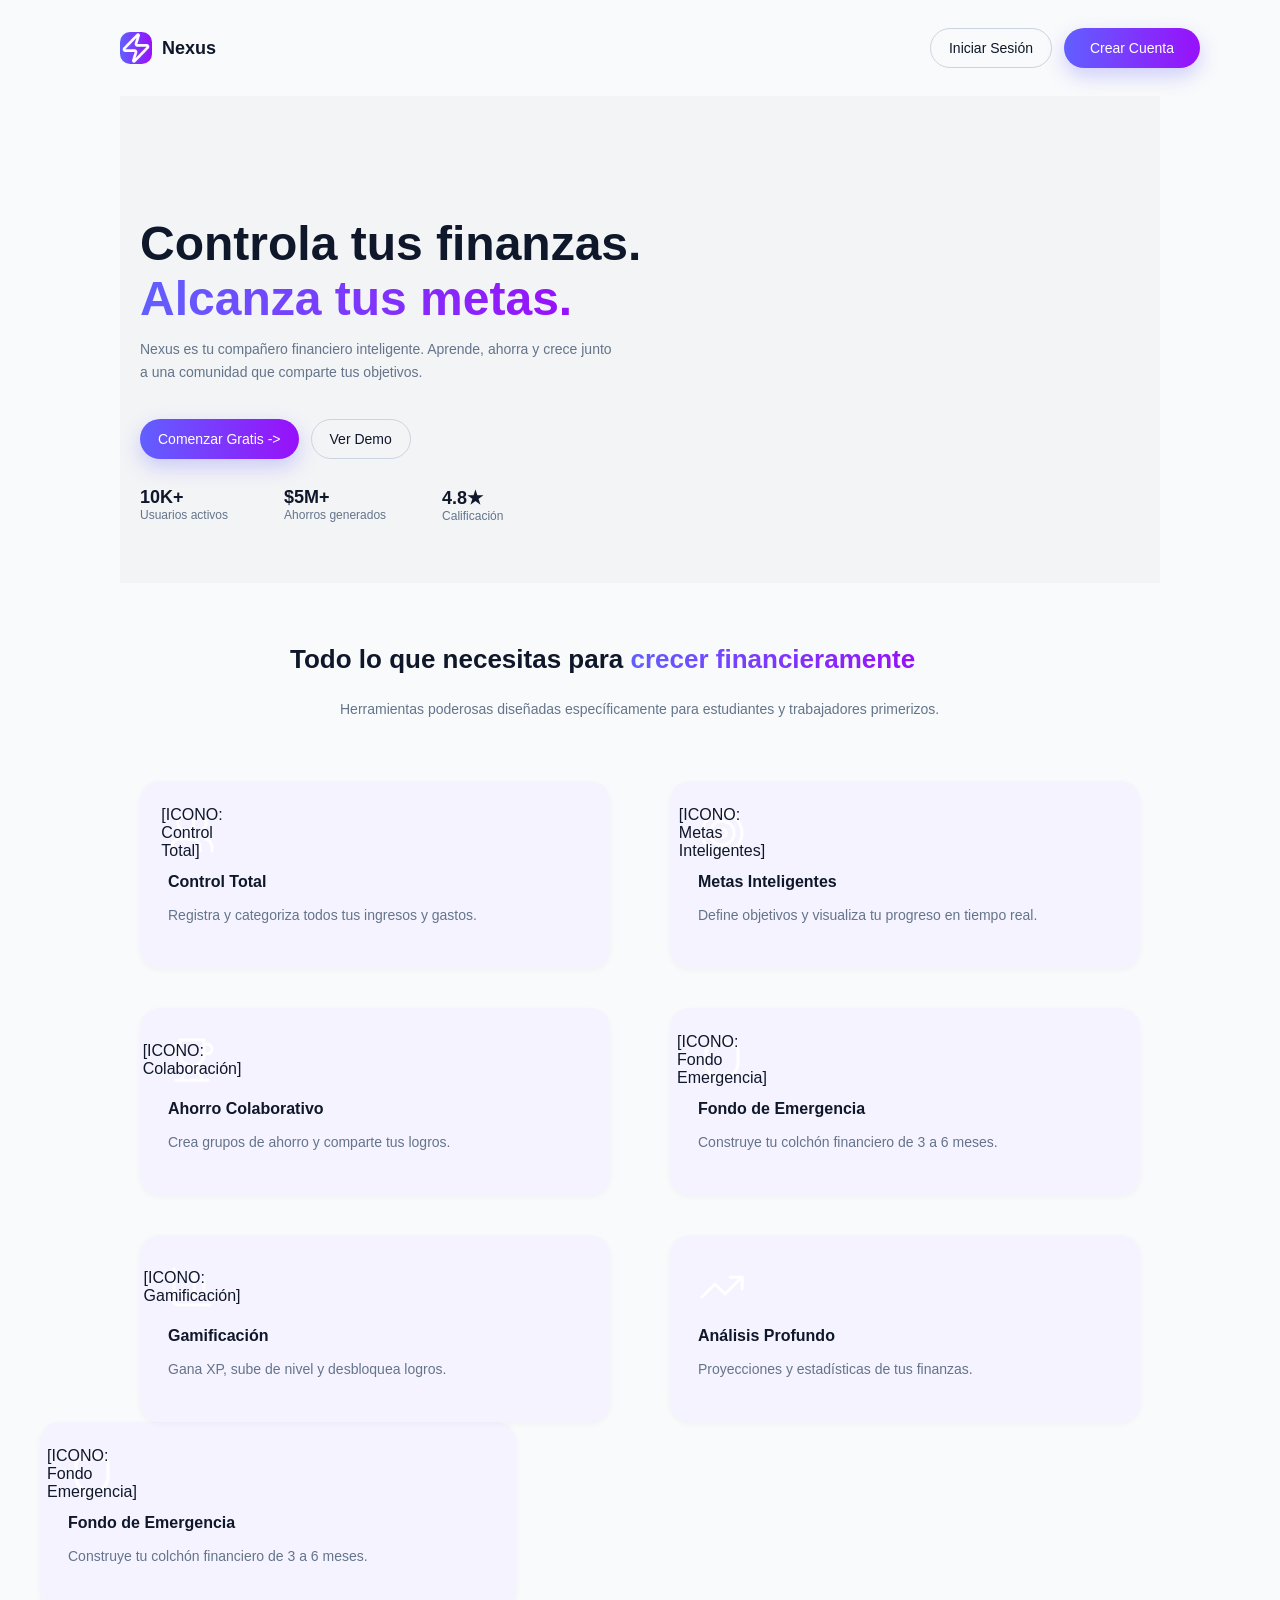
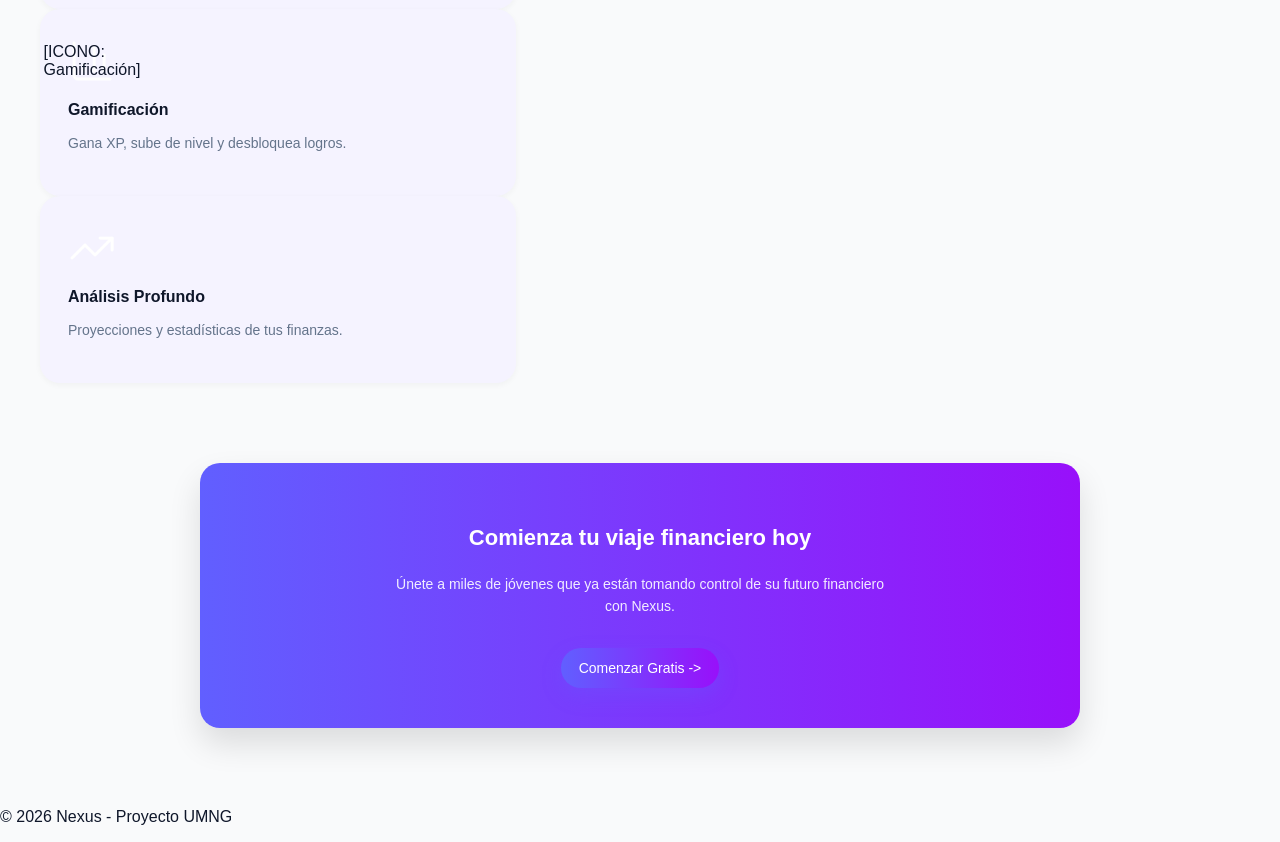
==== index.html @ 2238dbda "Se crearon las paginas de Análisis y Transacciones,se añadieron scripts para manejar la navegación e" ====
<!-- Declaración del tipo de documento: Indica que este es un archivo HTML5 -->
<!DOCTYPE html>

<!-- Etiqueta html con idioma español: Identifica que el contenido está en español -->
<html lang="es">

<head>
    <!-- Especifica el conjunto de caracteres (UTF-8) para soportar mayuscula, minúsculas, acentos, etc. -->
    <meta charset="UTF-8">
    
    <!-- Viewport: Hace que el sitio se adapte correctamente a celulares, tablets y escritorio -->
    <meta name="viewport" content="width=device-width, initial-scale=1.0">
    
    <!-- Descripción: Texto que aparece en los buscadores (Google, Bing, etc.) -->
    <meta name="description" content="Nexus - Controla tus finanzas y alcanza tus metas con herramientas inteligentes para estudiantes y trabajadores primerizos.">
    
    <!-- Palabras clave: Términos importantes para los buscadores (SEO) -->
    <meta name="keywords" content="finanzas, ahorro, metas financieras, control financiero, estudiantes, trabajadores">
    
    <!-- Autor: Crédito de quién hizo el sitio -->
    <meta name="author" content="Proyecto UMNG">
    
    <!-- Título de la página: Aparece en la pestaña del navegador -->
    <title>NEXUS - Controla tus finanzas y alcanza tus metas</title>
    
    <!-- Favicon: El icono pequeño que aparece en la pestaña del navegador -->
    <link rel="icon" href="assets/icons/favicon.ico" type="image/x-icon">

    <!-- SECCIÓN DE ESTILOS CSS -->
    
    <!-- Estilos para el layout general (estructura, grid, flexbox) -->
    <link rel="stylesheet" href="css/layout.css">
    
    <!-- Estilos para componentes reutilizables (botones, tarjetas, formularios) -->
    <link rel="stylesheet" href="css/components.css">

    <!-- Estilos específicos para login y registro de usuarios -->
    <link rel="stylesheet" href="css/auth.css">
</head>

<body class="home-page">
    <!-- Link de accesibilidad: Permite a usuarios con discapacidades saltar al contenido principal (invisible) -->
    <a href="#main-content" class="skip-link">Saltar al contenido principal</a>

    <!-- Contenedor principal de la aplicación -->
    <div class="app">
        <!-- ENCABEZADO (HEADER) -->
        <header>
            <!-- Logo y nombre de la aplicación -->
            <figure class="logo">
                <!-- Imagen del logo con dimensiones definidas para evitar problemas de carga -->
                <img src="assets/icons/Logo.png" alt="Logo de Nexus - Plataforma financiera inteligente" width="32" height="32" class="logo-img">
                <!-- Descripción del logo (accesibilidad) -->
                <figcaption class="logo-name">Nexus</figcaption>
            </figure>

            <!-- BARRA DE NAVEGACIÓN -->
            <nav class="nav" role="navigation" aria-label="Navegación principal">
                <!-- Lista de enlaces de navegación -->
                <ul class="nav-list">
                    <!-- Botón para iniciar sesión (usuarios registrados) -->
                    <li><button type="button" id="btn-login" class="btn btn-outline">Iniciar Sesión</button></li>
                    
                    <!-- Botón para crear una nueva cuenta (usuarios nuevos) -->
                    <li><button type="button" id="btn-register" class="btn btn-primary">Crear Cuenta</button></li>
                </ul>
            </nav>
        </header>

        <!-- CONTENIDO PRINCIPAL -->
        <main class="main-content" id="main-content">
            <!-- SECCIÓN HÉROE: Primera sección con mensaje principal y llamada a acción -->
            <section class="hero-section text-center">
                <!-- Título principal: El mensaje más importante de la página -->
                <h1 class="hero-main-title">
                    Controla tus finanzas.<br>
                    <!-- Parte destacada del título con estilo especial (gradiente de color) -->
                    <span class="text-gradient">Alcanza tus metas.</span>
                </h1>

                <!-- Subtítulo: Descripción breve de qué es Nexus y para quién es -->
                <p class="hero-subtitle">
                    Nexus es tu compañero financiero inteligente. Aprende, ahorra y crece junto a una comunidad
                    que comparte tus objetivos.
                </p>

                <!-- BOTONES DE ACCIÓN: Incentivan al usuario a registrarse o ver demo -->
                <div class="hero-buttons">
                    <!-- Botón lleno (primario): Llama a acción principal -->
                    <button class="btn btn-primary btn-cta">Comenzar Gratis -></button>
                    
                    <!-- Botón vacío (secundario): Opción alternativa para ver demo -->
                    <button class="btn btn-outline">Ver Demo</button>
                </div>

                <!-- BARRA DE ESTADÍSTICAS: Muestra números impresionantes para generar confianza -->
                <div class="hero-stats-bar" role="region" aria-label="Estadísticas de Nexus">
                    <!-- Estadística 1: Cantidad de usuarios -->
                    <div class="hero-stat">
                        <span class="stat-number" aria-label="Más de 10 mil usuarios activos">10K+</span>
                        <span class="stat-label">Usuarios activos</span>
                    </div>
                    
                    <!-- Estadística 2: Total de ahorros -->
                    <div class="hero-stat">
                        <span class="stat-number" aria-label="Más de 5 millones de dólares en ahorros generados">$5M+</span>
                        <span class="stat-label">Ahorros generados</span>
                    </div>
                    
                    <!-- Estadística 3: Calificación del sitio -->
                    <div class="hero-stat">
                        <span class="stat-number" aria-label="Calificación de 4.8 estrellas">4.8★</span>
                        <span class="stat-label">Calificación</span>
                    </div>
                </div>
            </section>

            <!-- SECCIÓN DE INTRODUCCIÓN: Transición de héroe a características -->
            <section class="intro-text-section text-center">
                <!-- Título secundario que resume qué ofrece Nexus -->
                <h2 class="intro-title">
                    Todo lo que necesitas para <span class="text-gradient">crecer financieramente</span>
                </h2>
                <!-- Descripción breve del valor que proporciona Nexus -->
                <p class="intro-desc">
                    Herramientas poderosas diseñadas específicamente para estudiantes y trabajadores primerizos.
                </p>
            </section>

            <!-- SECCIÓN DE CARACTERÍSTICAS: Grid de tarjetas mostrando funciones principales -->
            <section class="features-section" aria-labelledby="features-title">
                <!-- Título invisible para accesibilidad (se usa mediante aria-labelledby) -->
                <h2 id="features-title" class="sr-only">Características de Nexus</h2>

                <!-- Grid de características (contenedor que se adapta con Grid/Flexbox) -->
                <div class="features-grid" role="list">
                    <!-- TARJETA 1: Control Total -->
                    <article class="feature-card card-style" role="listitem">
                        <!-- Icono de la característica (placeholder visual) -->
                        <div class="card-icon placeholder-icon" aria-hidden="true">[ICONO: Control Total]</div>
                        <!-- Título de la característica -->
                        <h3 class="card-title">Control Total</h3>
                        <!-- Descripción breve de qué hace esta característica -->
                        <p class="card-desc">Registra y categoriza todos tus ingresos y gastos.</p>
                    </article>

                    <!-- TARJETA 2: Metas Inteligentes -->
                    <article class="feature-card card-style" role="listitem">
                        <div class="card-icon placeholder-icon" aria-hidden="true">[ICONO: Metas Inteligentes]</div>
                        <h3 class="card-title">Metas Inteligentes</h3>
                        <p class="card-desc">Define objetivos y visualiza tu progreso en tiempo real.</p>
                    </article>

                    <!-- TARJETA 3: Ahorro Colaborativo -->
                    <article class="feature-card card-style" role="listitem">
                        <div class="card-icon placeholder-icon" aria-hidden="true">[ICONO: Colaboración]</div>
                        <h3 class="card-title">Ahorro Colaborativo</h3>
                        <p class="card-desc">Crea grupos de ahorro y comparte tus logros.</p>
                    </article>

                    <!-- TARJETA 4: Fondo de Emergencia -->
                    <article class="feature-card card-style" role="listitem">
                        <div class="card-icon placeholder-icon" aria-hidden="true">[ICONO: Fondo Emergencia]</div>
                        <h3 class="card-title">Fondo de Emergencia</h3>
                        <p class="card-desc">Construye tu colchón financiero de 3 a 6 meses.</p>
                    </article>

                    <!-- TARJETA 5: Gamificación -->
                    <article class="feature-card card-style" role="listitem">
                        <div class="card-icon placeholder-icon" aria-hidden="true">[ICONO: Gamificación]</div>
                        <h3 class="card-title">Gamificación</h3>
                        <p class="card-desc">Gana XP, sube de nivel y desbloquea logros.</p>
                    </article>

                    <!-- TARJETA 6: Análisis Profundo -->
                    <article class="feature-card card-style" role="listitem">
                        <div class="card-icon" aria-hidden="true"></div>
                        <h3 class="card-title">Análisis Profundo</h3>
                        <p class="card-desc">Proyecciones y estadísticas de tus finanzas.</p>
                    </article>
                </div>
            </section>
                    </article>

                    <article class="feature-card card-style" role="listitem">
                        <div class="card-icon placeholder-icon" aria-hidden="true">[ICONO: Fondo Emergencia]</div>
                        <h3 class="card-title">Fondo de Emergencia</h3>
                        <p class="card-desc">Construye tu colchón financiero de 3 a 6 meses.</p>
                    </article>

                    <article class="feature-card card-style" role="listitem">
                        <div class="card-icon placeholder-icon" aria-hidden="true">[ICONO: Gamificación]</div>
                        <h3 class="card-title">Gamificación</h3>
                        <p class="card-desc">Gana XP, sube de nivel y desbloquea logros.</p>
                    </article>

                    <article class="feature-card card-style" role="listitem">
                        <div class="card-icon" aria-hidden="true"></div>
                        <h3 class="card-title">Análisis Profundo</h3>
                        <p class="card-desc">Proyecciones y estadísticas de tus finanzas.</p>
                    </article>
                </div>
            </section>

            <!-- SECCIÓN DE LLAMADA A ACCIÓN FINAL: Último incentivo para que se registren -->
            <section class="final-cta-section text-center">
                <!-- Banner con gradiente visual que destaca -->
                <div class="gradient-banner">
                    <!-- Título: Refuerza el mensaje de acción -->
                    <h3 class="banner-title">Comienza tu viaje financiero hoy</h3>
                    <!-- Descripción: Crea urgencia y apoyo comunitario -->
                    <p class="banner-desc">
                        Únete a miles de jóvenes que ya están tomando control de su futuro financiero con Nexus.
                    </p>
                    <!-- Botón de registro final -->
                    <button class="btn btn-primary btn-cta">Comenzar Gratis -></button>
                </div>
            </section>
        </main>

        <!-- PIE DE PÁGINA (FOOTER) -->
        <footer class="footer">
            <!-- Información de derechos de autor -->
            <p>&copy; 2026 Nexus - Proyecto UMNG</p>
        </footer>
    </div>

    <!-- MODAL DE AUTENTICACIÓN: Ventana emergente para login y registro -->
    <div id="auth-modal" class="modal" role="dialog" aria-labelledby="modal-title" aria-modal="true" aria-hidden="true">
        <!-- Fondo oscuro detrás del modal (permite cerrar al hacer click) -->
        <div class="modal-backdrop" id="modal-backdrop"></div>

        <!-- CONTENEDOR PRINCIPAL DEL MODAL -->
        <div class="modal-content">
            <!-- Botón para cerrar el modal -->
            <button type="button" class="modal-close" id="modal-close" aria-label="Cerrar modal">
                <!-- Símbolo 'X' para cerrar -->
                <span aria-hidden="true">&times;</span>
            </button>

            <!-- ============================================ -->
            <!-- FORMULARIO 1: LOGIN (INICIAR SESIÓN) -->
            <!-- ============================================ -->
            <div id="login-form" class="auth-form active">
                <!-- Encabezado del formulario -->
                <div class="modal-header">
                    <h2 id="modal-title" class="modal-title">Iniciar Sesión</h2>
                    <p class="modal-subtitle">Bienvenido de vuelta a Nexus</p>
                </div>

                <!-- Formulario de login -->
                <form class="auth-form-content" id="login-form-element" novalidate>
                    <!-- Campo 1: Email -->
                    <div class="form-group">
                        <label for="login-email" class="form-label">Correo electrónico</label>
                        <input type="email" id="login-email" name="email" class="form-input" required autocomplete="email">
                    </div>

                    <!-- Campo 2: Contraseña -->
                    <div class="form-group">
                        <label for="login-password" class="form-label">Contraseña</label>
                        <input type="password" id="login-password" name="password" class="form-input" required autocomplete="current-password">
                    </div>

                    <!-- Botón de envío del formulario -->
                    <button type="submit" class="btn btn-primary">Iniciar Sesión</button>

                    <!-- Enlace para cambiar a formulario de registro -->
                    <p class="form-footer">
                        ¿No tienes cuenta?
                        <button type="button" class="link-btn" data-switch-form="register">Regístrate aquí</button>
                    </p>
                </form>
            </div>

            <!-- ============================================ -->
            <!-- FORMULARIO 2: REGISTRO (CREAR CUENTA) -->
            <!-- ============================================ -->
            <div id="register-form" class="auth-form">
                <!-- Encabezado del formulario -->
                <div class="modal-header">
                    <h2 class="modal-title">Crear cuenta en Nexus</h2>
                    <p class="modal-subtitle">Configura tu perfil en 3 pasos</p>
                </div>

                <!-- INDICADOR DE PASOS: Muestra el progreso del registro (1/2/3) -->
                <div class="progress-steps">
                    <!-- Paso 1: Información de cuenta (inicio - activo por defecto) -->
                    <div class="progress-step active" data-step="1">
                        <div class="step-circle">1</div>
                        <span class="step-label">Cuenta</span>
                    </div>

                    <!-- Paso 2: Ingresos -->
                    <div class="progress-step" data-step="2">
                        <div class="step-circle">2</div>
                        <span class="step-label">Ingresos</span>
                    </div>

                    <!-- Paso 3: Perfil -->
                    <div class="progress-step" data-step="3">
                        <div class="step-circle">3</div>
                        <span class="step-label">Perfil</span>
                    </div>
                </div>
                <!-- ============ PASO 1: INFORMACIÓN BÁSICA ============ -->
                <div class="register-step register-step-1 active">
                    <div class="step-header">
                        <h3 class="step-section-title">Información básica</h3>
                    </div>

                    <!-- Formulario del paso 1 -->
                    <form class="auth-form-content" id="register-form-element" novalidate>
                        <!-- Campo: Nombre completo -->
                        <div class="form-group">
                            <label for="register-name" class="form-label">Nombre completo</label>
                            <input type="text" id="register-name" name="name" class="form-input" placeholder="Juan Pérez" required autocomplete="name">
                        </div>

                        <!-- Campo: Email para registro -->
                        <div class="form-group">
                            <label for="register-email" class="form-label">Correo electrónico</label>
                            <input type="email" id="register-email" name="email" class="form-input" placeholder="tujemail@com" required autocomplete="email">
                        </div>

                        <!-- Campo: Contraseña (mín. 8 caracteres) -->
                        <div class="form-group">
                            <label for="register-password" class="form-label">Contraseña</label>
                            <input type="password" id="register-password" name="password" class="form-input" required autocomplete="new-password" minlength="8">
                        </div>

                        <!-- Campo: Confirmación de contraseña -->
                        <div class="form-group">
                            <label for="register-password-confirm" class="form-label">Confirmar Contraseña</label>
                            <input type="password" id="register-password-confirm" name="password-confirm" class="form-input" required autocomplete="new-password" minlength="8">
                        </div>

                        <!-- Botones de acción: Siguiente o volver -->
                        <div class="form-actions">
                            <button type="button" class="btn btn-primary" id="register-next">Iniciar sesión →</button>
                        </div>

                        <!-- Enlace para cambiar a login -->
                        <p class="form-footer">
                            ¿Ya tienes cuenta?
                            <button type="button" class="link-btn" data-switch-form="login">Inicia sesión</button>
                        </p>

                        <!-- Enlace para volver al inicio -->
                        <p class="form-footer-secondary">
                            <button type="button" class="link-btn">+ Volver al inicio</button>
                        </p>
                    </form>
                </div>

                <!-- ============ PASO 2: INGRESOS ============ -->
                <div class="register-step register-step-2">
                    <div class="step-header">
                        <h3 class="step-section-title">Ingresos</h3>
                    </div>

                    <!-- Formulario del paso 2 -->
                    <form class="auth-form-content" id="register-income-form" novalidate>
                        <!-- Campo: Frecuencia de ingresos (radio buttons) -->
                        <div class="form-group">
                            <label class="form-label">Frecuencia de ingresos</label>

                            <!-- Grupo de opciones de ingreso -->
                            <div class="income-frequency-group">
                                <!-- Opción 1: Ingresos mensuales -->
                                <label class="frequency-option">
                                    <input type="radio" name="frequency" value="monthly" required>
                                    <span class="frequency-icon">📅</span>
                                    <span class="frequency-label">Mensual</span>
                                </label>

                                <!-- Opción 2: Ingresos quincenales (cada 15 días) -->
                                <label class="frequency-option">
                                    <input type="radio" name="frequency" value="biweekly" required>
                                    <span class="frequency-icon">📅</span>
                                    <span class="frequency-label">Quincenal</span>
                                </label>

                                <!-- Opción 3: Ingresos semanales -->
                                <label class="frequency-option">
                                    <input type="radio" name="frequency" value="weekly" required>
                                    <span class="frequency-icon">📅</span>
                                    <span class="frequency-label">Semanal</span>
                                </label>
                            </div>
                        </div>

                        <!-- Campo: Monto de ingreso estimado -->
                        <div class="form-group">
                            <label for="register-income" class="form-label">Monto estimado de ingreso base</label>

                            <!-- Grupo de entrada con símbolo de moneda -->
                            <div class="currency-input-group">
                                <span class="currency-symbol">$</span>
                                <input type="number" id="register-income" name="income" class="form-input currency-input" placeholder="0.00" step="0.01" min="0" required>
                            </div>
                        </div>

                        <!-- Botones de acción: Atrás o Siguiente -->
                        <div class="form-actions">
                            <button type="button" class="btn btn-outline" id="register-prev">Atrás</button>
                            <button type="button" class="btn btn-primary" id="register-next-step2">Siguiente</button>
                        </div>
                    </form>
                </div>
            </div>
        </div>
    </div>

    <!-- SCRIPTS JAVASCRIPT -->
    
    <!-- Script de autenticación: Maneja el login, registro y funcionalidad del modal -->
    <script src="js/auth.js"></script>
    
    <!-- Script de navegación: Maneja navegación entre formularios y cambio de moneda -->
    <script src="js/navigation.js"></script>
</body>

</html>
---- css/components.css ----
/* Variables */
:root {
  --color-primary: #615FFF;
  --color-accent: #9810FA;
  --color-text: #0F172A;
  --color-text-light: #64748B;
  --color-bg: #F9FAFB;
  --color-bg-soft: #F3F4F6;
  --gradient-primary: linear-gradient(90deg, #615FFF, #9810FA);
  --font-family: 'Inter', sans-serif;
  --radius-md: 12px;
  --radius-lg: 20px;
  --shadow-sm: 0 2px 6px rgba(0,0,0,0.04);
  --shadow-md: 0 6px 16px rgba(0,0,0,0.08);
  --shadow-lg: 0 16px 32px rgba(0,0,0,0.12);
}

/* Base */
.app {
  max-width: 1200px;
  margin: 0 auto;
}

body {
  font-family: var(--font-family);
  background: var(--color-bg);
  color: var(--color-text);
  margin: 0;
}

/* Accesibilidad */
.skip-link {
  position: absolute;
  top: -40px;
  left: 6px;
  background: var(--color-primary);
  color: white;
  padding: 8px;
  text-decoration: none;
  border-radius: var(--radius-md);
  z-index: 1000;
}

.skip-link:focus {
  top: 6px;
}

.sr-only {
  position: absolute;
  width: 1px;
  height: 1px;
  padding: 0;
  margin: -1px;
  overflow: hidden;
  clip: rect(0, 0, 0, 0);
  white-space: nowrap;
  border: 0;
}

/* Header */
.header {
  background: var(--color-bg-soft);
}

header {
  padding: 16px 40px;
  display: flex;
  justify-content: space-between;
  align-items: center;
}

/* Logo */
.logo {
  display: flex;
  align-items: center;
  gap: 10px;
}

.logo-img {
  width: 32px;
  height: 32px;
  border-radius: 10px;
  background: url("../assets/Logo.png") center/60% no-repeat, var(--gradient-primary);
}

.logo-name {
  font-weight: 600;
  font-size: 18px;
}

/* Navegacion */
.nav-list {
  display: flex;
  align-items: center;
  gap: 12px;
  list-style: none;
  margin: 0;
  padding: 0;
}

/* Botones */
.btn {
  border: none;
  border-radius: 999px;
  font-weight: 500;
  font-size: 14px;
  font-family: var(--font-family);
  cursor: pointer;
  line-height: 1;
  appearance: none;
  -webkit-appearance: none;
  padding: 0;
}

.btn-primary {
  background: var(--gradient-primary);
  color: white;
  box-shadow: 0 8px 20px rgba(97, 95, 255, 0.28);
  min-width: 136px;
  height: 40px;
  padding: 0 18px;
  display: inline-flex;
  align-items: center;
  justify-content: center;
}

.btn-outline {
  background: transparent;
  color: #0F172A;
  border: 1px solid #CBD5E1;
  box-shadow: none;
  min-width: 98px;
  height: 40px;
  padding: 0 18px;
  display: inline-flex;
  align-items: center;
  justify-content: center;
}

/* Hero */
.hero-section {
  background: var(--color-bg-soft);
  padding: 80px 20px 60px;
  max-width: 1000px;
  margin: 0 auto;
}

.hero-main-title {
  font-size: 48px;
  font-weight: 700;
  line-height: 1.15;
  margin-bottom: 12px;
}

.text-gradient {
  background: var(--gradient-primary);
  background-clip: text;
  -webkit-background-clip: text;
  -webkit-text-fill-color: transparent;
}

.hero-subtitle {
  color: #64748B;
  font-size: 14px;
  line-height: 1.6;
  max-width: 480px;
  margin-top: 8px;
}

/* Botones del hero */
.hero-buttons {
  margin-top: 20px;
  display: flex;
  gap: 12px;
  align-items: flex-end;
}

/* Estadisticas */
.hero-stats-bar {
  margin-top: 28px;
  display: flex;
  gap: 56px;
}

.hero-stat {
  display: flex;
  flex-direction: column;
}

.stat-number {
  font-weight: 700;
  font-size: 18px;
}

.stat-label {
  font-size: 12px;
  color: #64748B;
}

/* Secciones */
.intro-text-section,
.features-section,
.final-cta-section {
  max-width: 1000px;
  margin: 0 auto;
}

/* Intro */
.intro-title {
  font-size: 26px;
  font-weight: 600;
  line-height: 1.3;
  margin-top: 60px;
  max-width: 700px;
  margin-left: auto;
  margin-right: auto;
}

.intro-desc {
  color: #64748B;
  font-size: 14px;
  line-height: 1.6;
  max-width: 600px;
  margin: 10px auto 0;
}

/* Grid de cards */
.features-grid {
  display: grid;
  grid-template-columns: repeat(2, 1fr);
  gap: 40px 60px;
  margin-top: 60px;
}

/* Cards */
.feature-card {
  max-width: 420px;
}

.card-style {
  background: #F5F3FF;
  border-radius: var(--radius-lg);
  box-shadow: var(--shadow-sm);
  transition: 0.25s ease;
  padding: 28px;
}

.card-style:hover {
  transform: translateY(-4px);
  box-shadow: var(--shadow-md);
}

/* Iconos */
.card-icon {
  width: 48px;
  height: 48px;
  margin-bottom: 14px;
  display: flex;
  align-items: center;
  justify-content: center;
  border-radius: 12px;
}

.feature-card:nth-child(1) .card-icon {
  background: url("../assets/icons/Personas.png") center/contain no-repeat;
}

.feature-card:nth-child(2) .card-icon {
  background: url("../assets/icons/Circulo.png") center/contain no-repeat;
}

.feature-card:nth-child(3) .card-icon {
  background: url("../assets/icons/Corona.png") center/contain no-repeat;
}

.feature-card:nth-child(4) .card-icon {
  background: url("../assets/icons/Escudo.png") center/contain no-repeat;
}

.feature-card:nth-child(5) .card-icon {
  background: url("../assets/icons/Estadisticas.png") center/contain no-repeat;
}

.feature-card:nth-child(6) .card-icon {
  background: url("../assets/icons/Flecha.png") center/contain no-repeat;
}

/* Textos de cards */
.card-title {
  font-weight: 600;
  font-size: 16px;
  margin-bottom: 6px;
}

.card-desc {
  font-size: 14px;
  color: var(--color-text-light);
  line-height: 1.5;
}

/* Banner final */
.gradient-banner {
  max-width: 800px;
  margin: 80px auto;
  padding: 40px;
  text-align: center;
  border-radius: var(--radius-lg);
  background: var(--gradient-primary);
  color: white;
  box-shadow: var(--shadow-lg);
}

.banner-title {
  font-weight: 600;
  font-size: 22px;
}

.banner-desc {
  font-size: 14px;
  line-height: 1.6;
  opacity: 0.9;
  margin-top: 8px;
  max-width: 500px;
  margin-left: auto;
  margin-right: auto;
}

.btn-cta {
  margin-top: 16px;
}

/* Modal */
.modal {
  display: none;
}

.modal.active {
  display: flex;
}

/* Formularios */
.auth-form {
  display: none;
}

.auth-form.active {
  display: block;
}

.register-step {
  display: none;
}

.register-step.active {
  display: block;
}

.form-actions {
  display: flex;
  justify-content: space-between;
  gap: 0.75rem;
  margin-top: 1rem;
}

.checkbox-label {
  display: flex;
  align-items: center;
  gap: 0.5rem;
}
---- css/auth.css ----
/* Modal */
.modal {
  position: fixed;
  inset: 0;
  display: none;
  align-items: center;
  justify-content: center;
  z-index: 1000;
}

.modal.active {
  display: flex;
}

/* Fondo */
.modal-backdrop {
  position: absolute;
  inset: 0;
  background: rgba(15, 23, 42, 0.22);
  backdrop-filter: blur(3px);
}

/* Caja principal */
.modal-content {
  position: relative;
  z-index: 2;
  width: 100%;
  max-width: 620px;
  margin: 24px;
  padding: 26px 34px 26px;
  background: #f8f8fa;
  border-radius: 28px;
  box-shadow: 0 18px 45px rgba(15, 23, 42, 0.14);
}

/* Cerrar */
.modal-close {
  position: absolute;
  top: 18px;
  left: 18px;
  width: 40px;
  height: 40px;
  border: 1px solid #d7d9df;
  border-radius: 12px;
  background: #ffffff;
  color: #111827;
  font-size: 22px;
  line-height: 1;
  cursor: pointer;
}

/* Header */
.modal-header {
  text-align: center;
  margin-bottom: 22px;
  padding-top: 8px;
}

.modal-title {
  margin: 0;
  font-size: 30px;
  font-weight: 700;
  color: #111827;
}

.modal-subtitle {
  margin: 12px 0 0;
  font-size: 15px;
  color: #374151;
}

/* Formularios */
.auth-form {
  display: none;
}

.auth-form.active {
  display: block;
}

/* Login */
#login-form .auth-form-content {
  max-width: 540px;
  margin: 0 auto;
}

#login-form .form-group {
  margin-bottom: 18px;
}

#login-form .btn.btn-primary {
  display: block;
  width: 170px;
  height: 50px;
  margin: 18px auto 0;
  border: none;
  border-radius: 999px;
  background: linear-gradient(90deg, #615fff, #9810fa);
  color: #ffffff;
  font-size: 15px;
  font-weight: 600;
  box-shadow: 0 10px 24px rgba(97, 95, 255, 0.25);
}

/* Registro */
#register-form {
  max-width: 520px;
  margin: 0 auto;
}

/* Pasos */
.progress-steps {
  display: flex;
  justify-content: space-between;
  align-items: flex-start;
  gap: 0;
  margin: 10px 0 24px;
}

.progress-step {
  flex: 1;
  position: relative;
  text-align: center;
}

.progress-step::before {
  content: "";
  position: absolute;
  top: 11px;
  left: -50%;
  width: 100%;
  height: 2px;
  background: #e5e7eb;
  z-index: 0;
}

.progress-step:first-child::before {
  display: none;
}

.progress-step.active::before {
  background: #111827;
}

.step-circle {
  position: relative;
  z-index: 1;
  width: 22px;
  height: 22px;
  margin: 0 auto 6px;
  border-radius: 50%;
  background: #e5e7eb;
  color: #6b7280;
  font-size: 10px;
  font-weight: 700;
  display: flex;
  align-items: center;
  justify-content: center;
}

.progress-step.active .step-circle {
  background: #000000;
  color: #ffffff;
}

.step-label {
  display: block;
  font-size: 10px;
  color: #9ca3af;
  line-height: 1.2;
}

.progress-step.active .step-label {
  color: #111827;
}

/* Contenido de cada paso */
.register-step {
  display: none;
}

.register-step.active {
  display: block;
}

.step-header {
  margin-bottom: 14px;
}

.step-section-title {
  margin: 0;
  font-size: 22px;
  font-weight: 700;
  color: #111827;
}

/* Tarjeta interna */
.register-step .auth-form-content {
  padding: 22px;
  background: #ffffff;
  border: 1px solid #e5e7eb;
  border-radius: 16px;
  box-shadow: 0 6px 18px rgba(15, 23, 42, 0.08);
  text-align: left;
}

/* Grupos */
.form-group {
  margin-bottom: 16px;
}

/* Labels */
.form-label {
  display: block;
  margin-bottom: 8px;
  font-size: 12px;
  font-weight: 500;
  color: #374151;
  text-align: left;
}

/* Inputs */
.form-input {
  width: 100%;
  height: 42px;
  padding: 0 14px;
  border: 1px solid #dfe3ea;
  border-radius: 10px;
  background: #ffffff;
  font-size: 13px;
  color: #111827;
  box-sizing: border-box;
}

.form-input::placeholder {
  color: #9ca3af;
}

.form-input:focus {
  outline: none;
  border-color: #c4b5fd;
  box-shadow: 0 0 0 3px rgba(124, 58, 237, 0.12);
}

/* Footer */
.form-footer {
  margin: 16px 0 0;
  text-align: center;
  font-size: 12px;
  color: #6b7280;
}

.form-footer-secondary {
  margin: 10px 0 0;
  text-align: center;
  font-size: 11px;
}

/* Links */
.link-btn {
  border: none;
  background: transparent;
  padding: 0;
  color: #111827;
  font-size: 12px;
  font-weight: 600;
  cursor: pointer;
  text-decoration: underline;
}

/* Acciones */
.form-actions {
  display: flex;
  justify-content: center;
  gap: 12px;
  margin-top: 18px;
}

/* Boton principal negro del registro */
#register-next,
#register-next-step2 {
  min-width: 112px;
  height: 34px;
  padding: 0 18px;
  border: none;
  border-radius: 18px;
  background: #000000;
  color: #ffffff;
  font-size: 11px;
  font-weight: 600;
  cursor: pointer;
}

/* Boton atras */
#register-prev {
  min-width: 90px;
  height: 34px;
  padding: 0 18px;
  border: 1px solid #111827;
  border-radius: 18px;
  background: #ffffff;
  color: #111827;
  font-size: 11px;
  font-weight: 600;
  cursor: pointer;
}

/* Paso 1: boton ancho */
.register-step-1 #register-next {
  width: 100%;
  height: 46px;
  border-radius: 10px;
  font-size: 13px;
}

/* Paso 2: frecuencia */
.income-frequency-group {
  display: grid;
  grid-template-columns: repeat(3, 1fr);
  gap: 10px;
}

.frequency-option {
  position: relative;
  height: 64px;
  border: 1px solid #dfe3ea;
  border-radius: 10px;
  background: #ffffff;
  display: flex;
  flex-direction: column;
  align-items: center;
  justify-content: center;
  gap: 4px;
  cursor: pointer;
}

.frequency-option input {
  position: absolute;
  opacity: 0;
  pointer-events: none;
}

.frequency-option:has(input:checked) {
  border-color: #111827;
  background: #f9fafb;
}

.frequency-icon {
  font-size: 12px;
  line-height: 1;
}

.frequency-label {
  font-size: 10px;
  font-weight: 600;
  color: #111827;
}

/* Monto */
.currency-input-group {
  position: relative;
}

.currency-symbol {
  position: absolute;
  top: 50%;
  left: 12px;
  transform: translateY(-50%);
  font-size: 13px;
  color: #9ca3af;
}

.currency-input {
  padding-left: 28px;
}

/* Responsive */
@media (max-width: 640px) {
  .modal-content {
    max-width: 100%;
    margin: 12px;
    padding: 22px 18px 20px;
    border-radius: 22px;
  }

  .modal-title {
    font-size: 24px;
  }

  .income-frequency-group {
    grid-template-columns: 1fr;
  }

  .form-actions {
    flex-direction: column;
  }

  #register-prev,
  #register-next,
  #register-next-step2,
  #login-form .btn.btn-primary {
    width: 100%;
  }
}
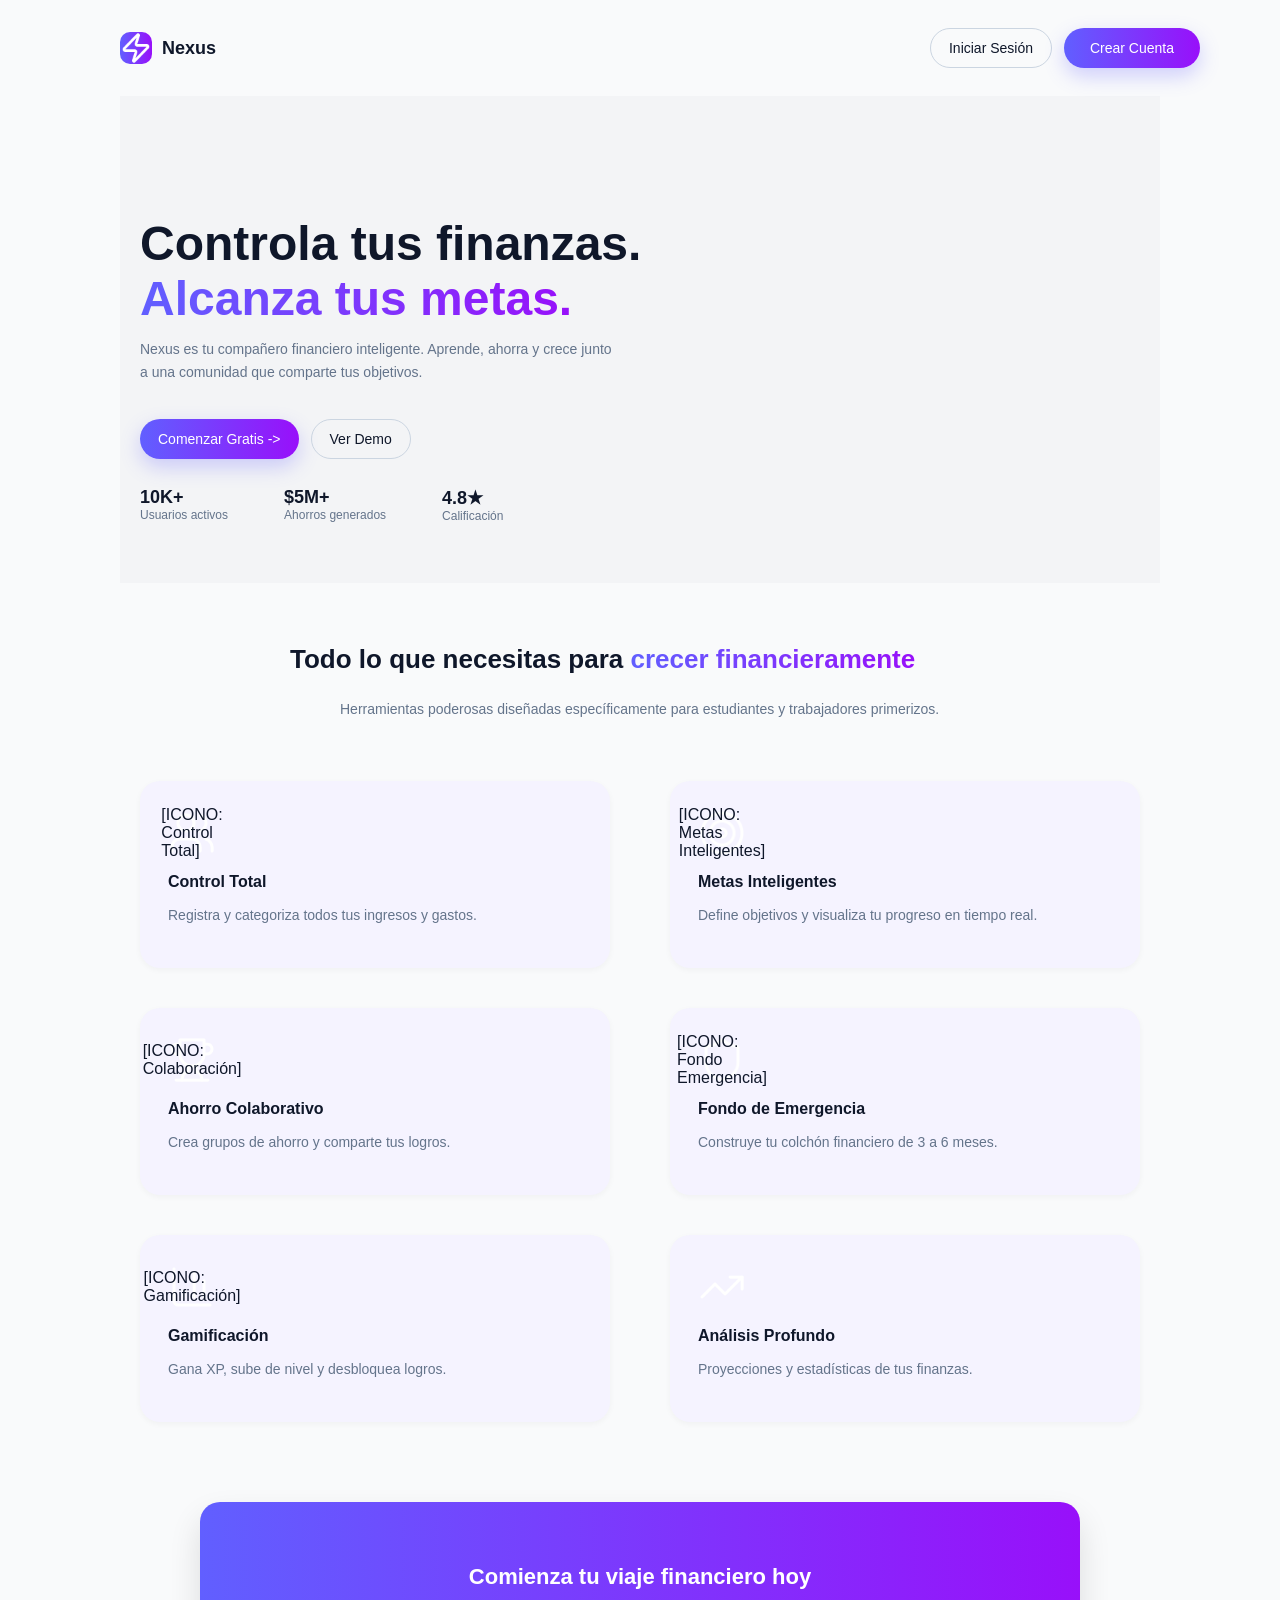
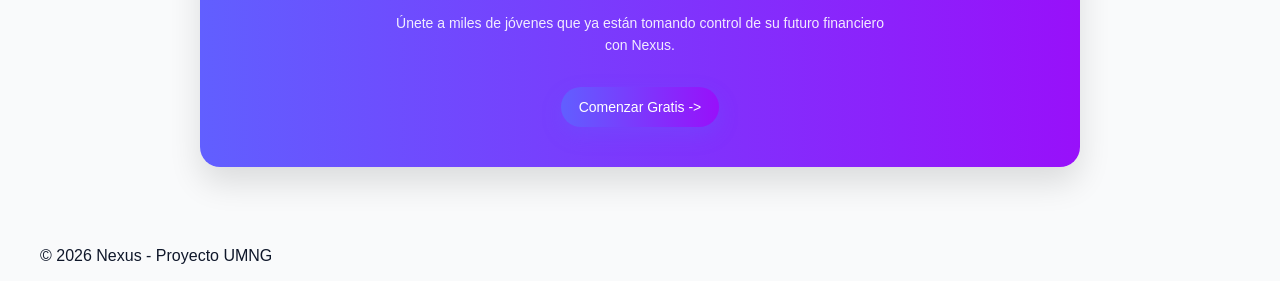
==== commit e6eb749b: "Se ajustó el flujo de navegación de los botones actualizando los scripts de navegación asegurando qu" ====
--- a/index.html
+++ b/index.html
@@ -84,13 +84,16 @@
                     que comparte tus objetivos.
                 </p>
 
-                <!-- BOTONES DE ACCIÓN: Incentivan al usuario a registrarse o ver demo -->
+                <!-- BOTONES DE ACCIÓN: Incentivan al usuario a registrarse o ver demo
+                     CAMBIO: Se agregaron IDs únicos para manejar eventos con JavaScript.
+                     - btn-start-free: Abre modal de registro
+                     - btn-view-demo: Redirige al dashboard (demo) -->
                 <div class="hero-buttons">
                     <!-- Botón lleno (primario): Llama a acción principal -->
-                    <button class="btn btn-primary btn-cta">Comenzar Gratis -></button>
+                    <button id="btn-start-free" class="btn btn-primary btn-cta">Comenzar Gratis -></button>
                     
                     <!-- Botón vacío (secundario): Opción alternativa para ver demo -->
-                    <button class="btn btn-outline">Ver Demo</button>
+                    <button id="btn-view-demo" class="btn btn-outline">Ver Demo</button>
                 </div>
 
                 <!-- BARRA DE ESTADÍSTICAS: Muestra números impresionantes para generar confianza -->
@@ -180,27 +183,6 @@
                     </article>
                 </div>
             </section>
-                    </article>
-
-                    <article class="feature-card card-style" role="listitem">
-                        <div class="card-icon placeholder-icon" aria-hidden="true">[ICONO: Fondo Emergencia]</div>
-                        <h3 class="card-title">Fondo de Emergencia</h3>
-                        <p class="card-desc">Construye tu colchón financiero de 3 a 6 meses.</p>
-                    </article>
-
-                    <article class="feature-card card-style" role="listitem">
-                        <div class="card-icon placeholder-icon" aria-hidden="true">[ICONO: Gamificación]</div>
-                        <h3 class="card-title">Gamificación</h3>
-                        <p class="card-desc">Gana XP, sube de nivel y desbloquea logros.</p>
-                    </article>
-
-                    <article class="feature-card card-style" role="listitem">
-                        <div class="card-icon" aria-hidden="true"></div>
-                        <h3 class="card-title">Análisis Profundo</h3>
-                        <p class="card-desc">Proyecciones y estadísticas de tus finanzas.</p>
-                    </article>
-                </div>
-            </section>
 
             <!-- SECCIÓN DE LLAMADA A ACCIÓN FINAL: Último incentivo para que se registren -->
             <section class="final-cta-section text-center">
@@ -212,8 +194,10 @@
                     <p class="banner-desc">
                         Únete a miles de jóvenes que ya están tomando control de su futuro financiero con Nexus.
                     </p>
-                    <!-- Botón de registro final -->
-                    <button class="btn btn-primary btn-cta">Comenzar Gratis -></button>
+                    <!-- Botón de registro final
+                         CAMBIO: Se agregó ID btn-start-free-bottom para manejar el mismo evento
+                         que el botón principal (abrir modal de registro) -->
+                    <button id="btn-start-free-bottom" class="btn btn-primary btn-cta">Comenzar Gratis -></button>
                 </div>
             </section>
         </main>
@@ -242,10 +226,15 @@
             <!-- FORMULARIO 1: LOGIN (INICIAR SESIÓN) -->
             <!-- ============================================ -->
             <div id="login-form" class="auth-form active">
+                <!-- Icono principal del login -->
+                <div class="auth-top-icon" aria-hidden="true">
+                    <span class="auth-top-icon__symbol">→</span>
+                </div>
+
                 <!-- Encabezado del formulario -->
                 <div class="modal-header">
-                    <h2 id="modal-title" class="modal-title">Iniciar Sesión</h2>
-                    <p class="modal-subtitle">Bienvenido de vuelta a Nexus</p>
+                    <h2 id="modal-title" class="modal-title">Bienvenido a Nexus</h2>
+                    <p class="modal-subtitle">Inicia sesión para continuar</p>
                 </div>
 
                 <!-- Formulario de login -->
@@ -253,23 +242,27 @@
                     <!-- Campo 1: Email -->
                     <div class="form-group">
                         <label for="login-email" class="form-label">Correo electrónico</label>
-                        <input type="email" id="login-email" name="email" class="form-input" required autocomplete="email">
+                        <input type="email" id="login-email" name="email" class="form-input" placeholder="tu@email.com" required autocomplete="email">
                     </div>
 
                     <!-- Campo 2: Contraseña -->
                     <div class="form-group">
                         <label for="login-password" class="form-label">Contraseña</label>
-                        <input type="password" id="login-password" name="password" class="form-input" required autocomplete="current-password">
+                        <input type="password" id="login-password" name="password" class="form-input" placeholder="••••••••" required autocomplete="current-password">
                     </div>
 
                     <!-- Botón de envío del formulario -->
-                    <button type="submit" class="btn btn-primary">Iniciar Sesión</button>
-
-                    <!-- Enlace para cambiar a formulario de registro -->
-                    <p class="form-footer">
-                        ¿No tienes cuenta?
-                        <button type="button" class="link-btn" data-switch-form="register">Regístrate aquí</button>
-                    </p>
+                    <button type="submit" class="btn btn-primary">Iniciar sesión →</button>
+
+                    <!-- Separador con texto y líneas horizontales -->
+                    <div class="form-divider" aria-hidden="true">
+                        <span class="divider-line"></span>
+                        <span class="divider-text">¿No tienes cuenta?</span>
+                        <span class="divider-line"></span>
+                    </div>
+
+                    <!-- Botón para cambiar a registro -->
+                    <button type="button" class="btn btn-outline" data-switch-form="register">Crear cuenta nueva</button>
                 </form>
             </div>
 
--- a/css/auth.css
+++ b/css/auth.css
@@ -89,18 +89,97 @@
   margin-bottom: 18px;
 }
 
+#login-form .auth-form-content {
+  max-width: 420px;
+  margin: 0 auto;
+}
+
+#login-form .form-group {
+  margin-bottom: 18px;
+}
+
+#login-form .form-input {
+  height: 52px;
+  border-radius: 14px;
+  padding: 0 16px;
+  font-size: 14px;
+}
+
 #login-form .btn.btn-primary {
   display: block;
-  width: 170px;
-  height: 50px;
-  margin: 18px auto 0;
+  width: 100%;
+  min-width: auto;
+  height: 54px;
+  margin: 20px 0 0;
   border: none;
-  border-radius: 999px;
-  background: linear-gradient(90deg, #615fff, #9810fa);
+  border-radius: 14px;
+  background: #000000;
   color: #ffffff;
   font-size: 15px;
+  font-weight: 700;
+  box-shadow: 0 14px 36px rgba(0, 0, 0, 0.12);
+}
+
+#login-form .btn.btn-outline {
+  display: block;
+  width: 100%;
+  min-width: auto;
+  height: 50px;
+  margin: 18px 0 0;
+  border-radius: 14px;
+  border: 1px solid #d1d5db;
+  background: #ffffff;
+  color: #111827;
+  font-size: 14px;
   font-weight: 600;
-  box-shadow: 0 10px 24px rgba(97, 95, 255, 0.25);
+}
+
+#login-form .auth-top-icon {
+  display: flex;
+  align-items: center;
+  justify-content: center;
+  width: 56px;
+  height: 56px;
+  margin: 0 auto 18px;
+  border-radius: 18px;
+  background: #111827;
+}
+
+#login-form .auth-top-icon__symbol {
+  color: #ffffff;
+  font-size: 20px;
+  line-height: 1;
+}
+
+#login-form .form-divider {
+  display: flex;
+  align-items: center;
+  gap: 12px;
+  margin: 18px 0 0;
+}
+
+#login-form .divider-line {
+  flex: 1;
+  height: 1px;
+  background: #d1d5db;
+}
+
+#login-form .divider-text {
+  font-size: 13px;
+  font-weight: 500;
+  color: #6b7280;
+  white-space: nowrap;
+}
+
+#login-form .form-footer {
+  margin: 14px 0 0;
+  font-size: 13px;
+  color: #6b7280;
+}
+
+#login-form .form-footer .link-btn {
+  margin-left: 4px;
+  font-weight: 700;
 }
 
 /* Registro */
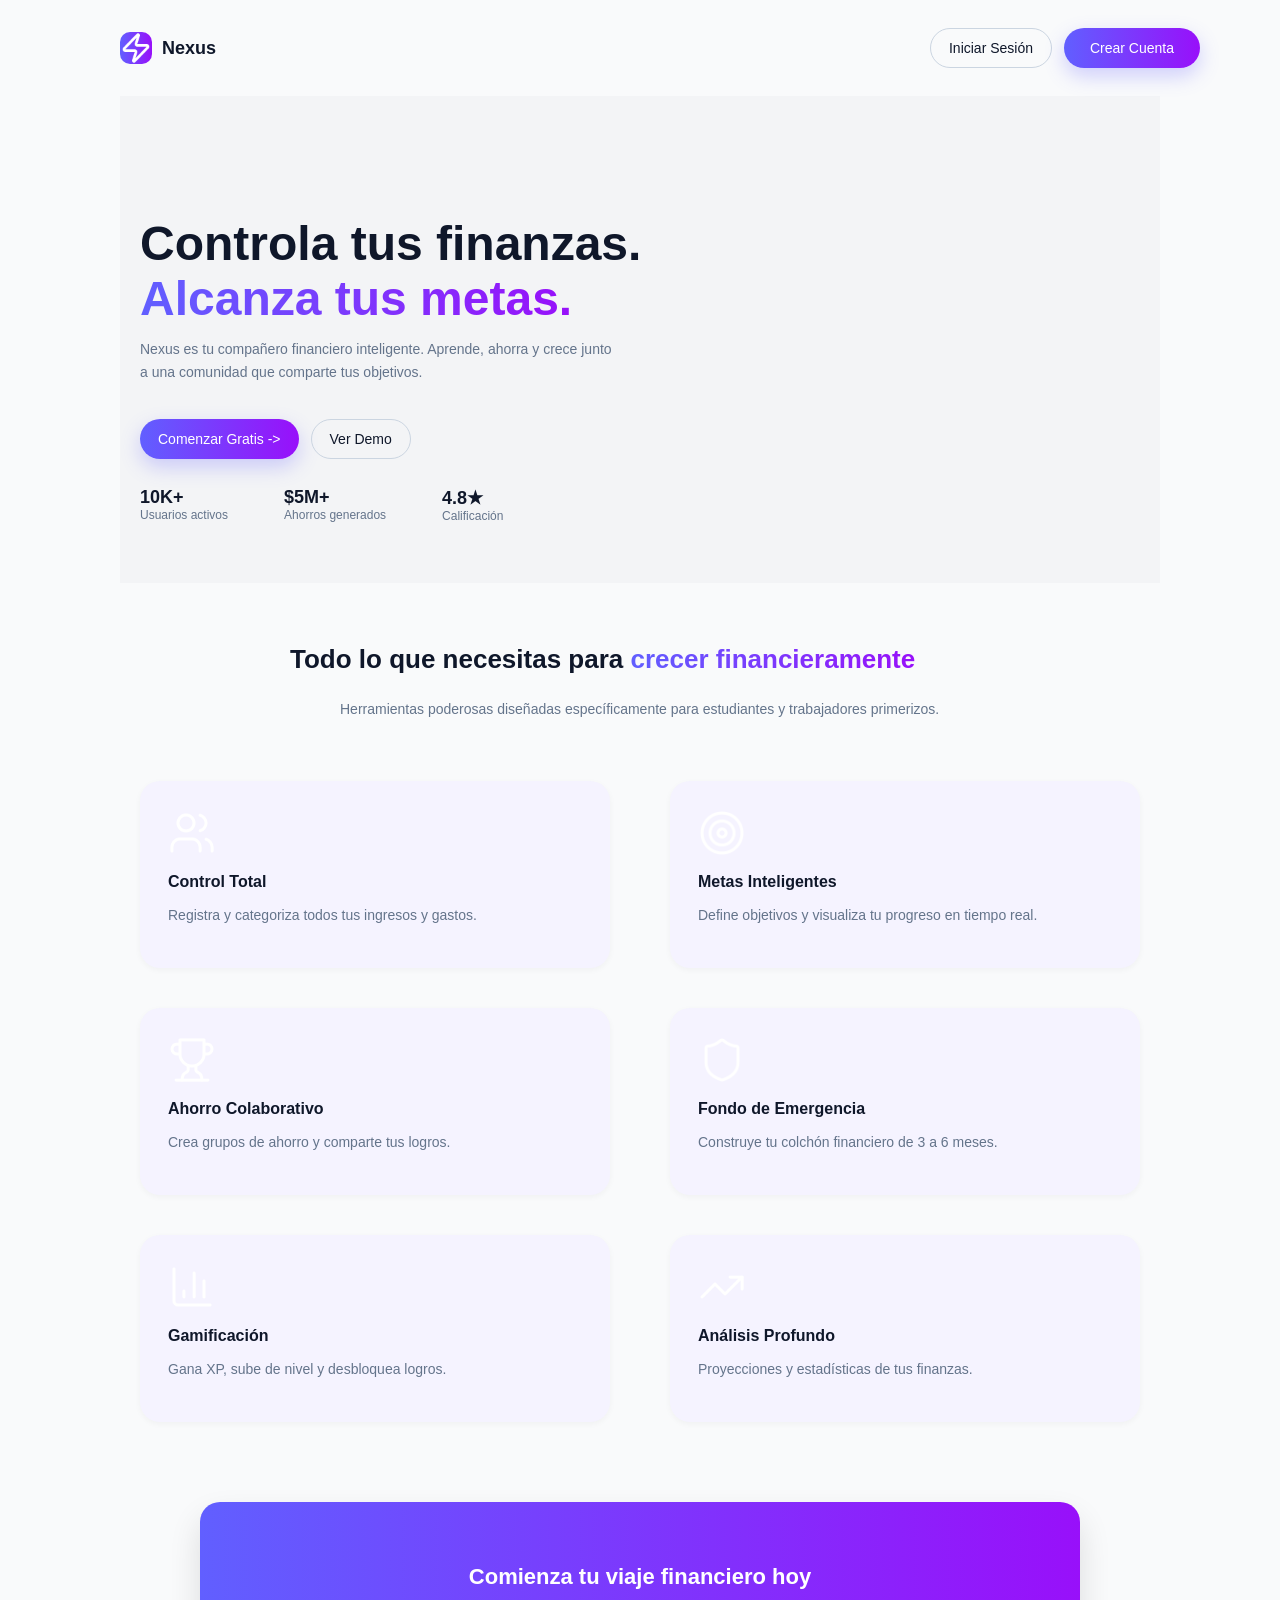
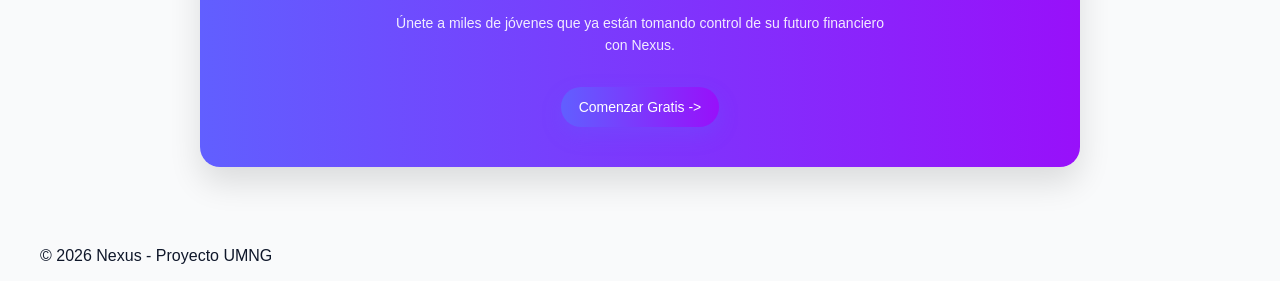
==== commit c6711f08: "se hace un ajuste en index para el tema de letras encima de iconos" ====
--- a/index.html
+++ b/index.html
@@ -140,7 +140,7 @@
                     <!-- TARJETA 1: Control Total -->
                     <article class="feature-card card-style" role="listitem">
                         <!-- Icono de la característica (placeholder visual) -->
-                        <div class="card-icon placeholder-icon" aria-hidden="true">[ICONO: Control Total]</div>
+                        <div class="card-icon" aria-hidden="true"></div>
                         <!-- Título de la característica -->
                         <h3 class="card-title">Control Total</h3>
                         <!-- Descripción breve de qué hace esta característica -->
@@ -149,28 +149,27 @@
 
                     <!-- TARJETA 2: Metas Inteligentes -->
                     <article class="feature-card card-style" role="listitem">
-                        <div class="card-icon placeholder-icon" aria-hidden="true">[ICONO: Metas Inteligentes]</div>
+                       <div class="card-icon" aria-hidden="true"></div>
                         <h3 class="card-title">Metas Inteligentes</h3>
                         <p class="card-desc">Define objetivos y visualiza tu progreso en tiempo real.</p>
                     </article>
 
                     <!-- TARJETA 3: Ahorro Colaborativo -->
                     <article class="feature-card card-style" role="listitem">
-                        <div class="card-icon placeholder-icon" aria-hidden="true">[ICONO: Colaboración]</div>
+                        <div class="card-icon" aria-hidden="true"></div>
                         <h3 class="card-title">Ahorro Colaborativo</h3>
                         <p class="card-desc">Crea grupos de ahorro y comparte tus logros.</p>
                     </article>
 
                     <!-- TARJETA 4: Fondo de Emergencia -->
                     <article class="feature-card card-style" role="listitem">
-                        <div class="card-icon placeholder-icon" aria-hidden="true">[ICONO: Fondo Emergencia]</div>
-                        <h3 class="card-title">Fondo de Emergencia</h3>
+                        <div class="card-icon" aria-hidden="true"></div>                       <h3 class="card-title">Fondo de Emergencia</h3>
                         <p class="card-desc">Construye tu colchón financiero de 3 a 6 meses.</p>
                     </article>
 
                     <!-- TARJETA 5: Gamificación -->
                     <article class="feature-card card-style" role="listitem">
-                        <div class="card-icon placeholder-icon" aria-hidden="true">[ICONO: Gamificación]</div>
+                        <div class="card-icon" aria-hidden="true"></div>
                         <h3 class="card-title">Gamificación</h3>
                         <p class="card-desc">Gana XP, sube de nivel y desbloquea logros.</p>
                     </article>
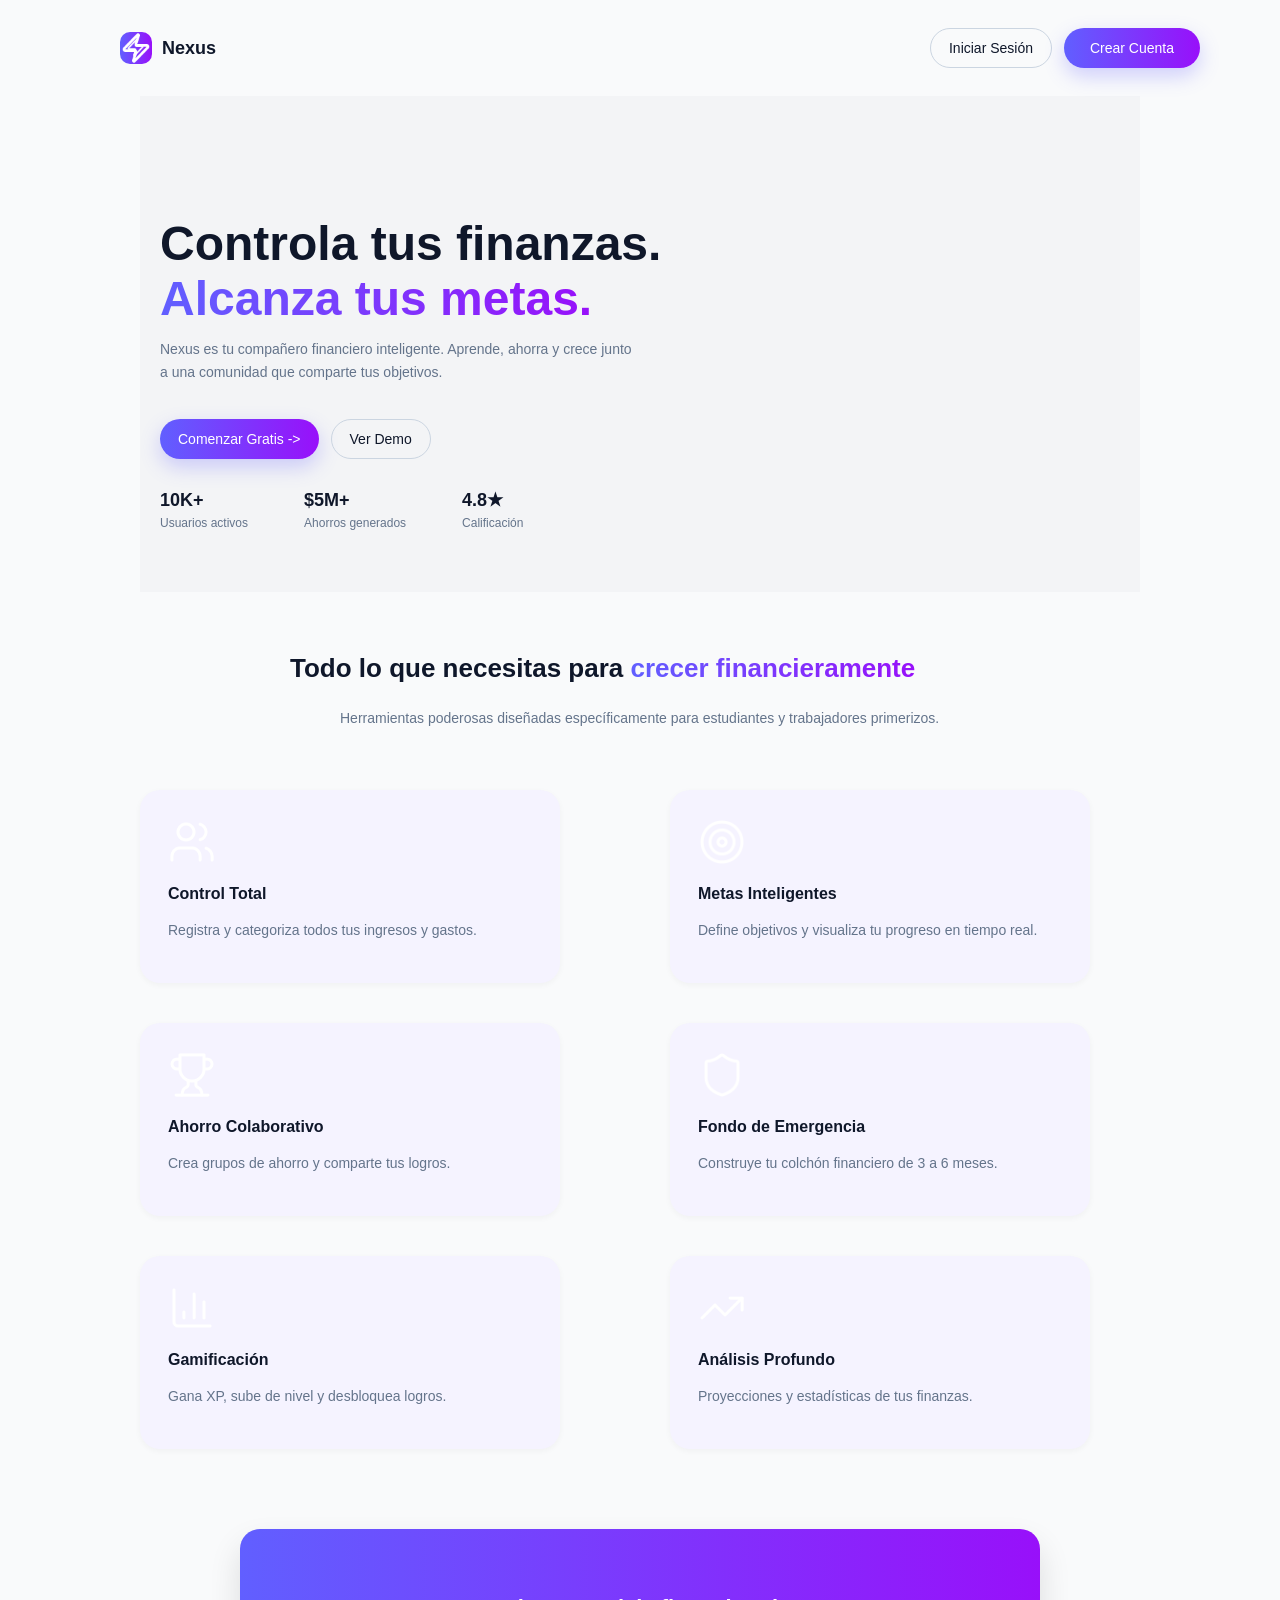
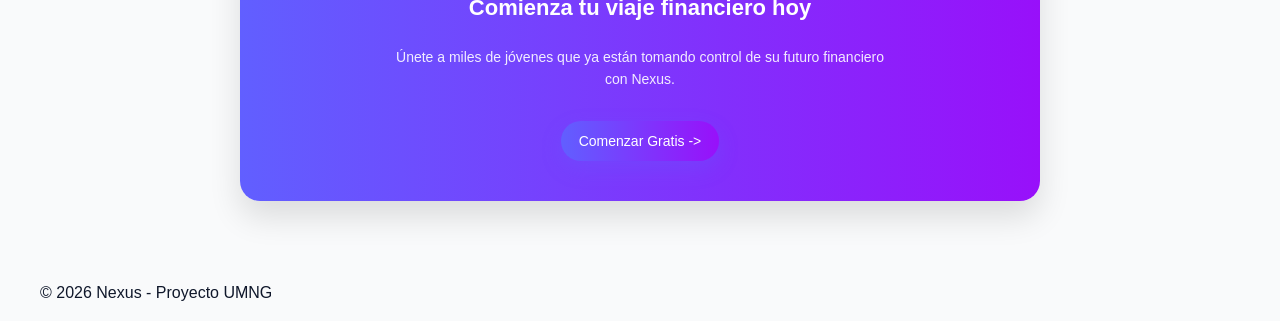
==== commit 2c525c53: "feat: Refactor scripts to ensure datos.js loads before other modules for session management" ====
--- a/index.html
+++ b/index.html
@@ -407,6 +407,8 @@
     <!-- SCRIPTS JAVASCRIPT -->
     
     <!-- Script de autenticación: Maneja el login, registro y funcionalidad del modal -->
+    <!-- datos.js debe cargarse ANTES de auth.js (auth.js usa iniciarSesion, registrarUsuario) -->
+    <script src="js/datos.js"></script>
     <script src="js/auth.js"></script>
     
     <!-- Script de navegación: Maneja navegación entre formularios y cambio de moneda -->
--- a/css/layout.css
+++ b/css/layout.css
@@ -0,0 +1,73 @@
+:root {
+  color-scheme: light;
+  font-family: Inter, system-ui, -apple-system, BlinkMacSystemFont, 'Segoe UI', sans-serif;
+  font-smoothing: antialiased;
+  text-rendering: optimizeLegibility;
+  line-height: 1.5;
+}
+
+* {
+  box-sizing: border-box;
+}
+
+html {
+  scroll-behavior: smooth;
+}
+
+body {
+  margin: 0;
+  min-height: 100vh;
+  background-color: #f8fafc;
+  color: #111827;
+}
+
+img,
+picture,
+video,
+canvas,
+svg {
+  display: block;
+  max-width: 100%;
+}
+
+button,
+input,
+select,
+textarea {
+  font: inherit;
+}
+
+button {
+  cursor: pointer;
+}
+
+.sr-only {
+  position: absolute;
+  width: 1px;
+  height: 1px;
+  padding: 0;
+  margin: -1px;
+  overflow: hidden;
+  clip: rect(0, 0, 0, 0);
+  white-space: nowrap;
+  border: 0;
+}
+
+.skip-link {
+  position: absolute;
+  left: -999px;
+  top: auto;
+  width: 1px;
+  height: 1px;
+  overflow: hidden;
+}
+
+.skip-link:focus,
+.skip-link:active {
+  left: 1rem;
+  top: 1rem;
+  width: auto;
+  height: auto;
+  overflow: visible;
+  z-index: 999;
+}
--- a/css/components.css
+++ b/css/components.css
@@ -80,7 +80,7 @@
   width: 32px;
   height: 32px;
   border-radius: 10px;
-  background: url("../assets/Logo.png") center/60% no-repeat, var(--gradient-primary);
+  background: url("../assets/icons/Logo.png") center/60% no-repeat, var(--gradient-primary);
 }
 
 .logo-name {
--- a/css/auth.css
+++ b/css/auth.css
@@ -481,4 +481,42 @@
   #login-form .btn.btn-primary {
     width: 100%;
   }
+}
+
+/* ============================================================
+   MENSAJES DE ERROR DE AUTENTICACIÓN
+   ============================================================
+   Se inyectan dinámicamente arriba del formulario cuando las
+   credenciales son inválidas o el email ya está registrado.
+*/
+.auth-error-message {
+  display: flex;
+  align-items: flex-start;
+  gap: 10px;
+  padding: 12px 14px;
+  margin-bottom: 16px;
+  background-color: #fef2f2;
+  color: #991b1b;
+  border: 1px solid #fecaca;
+  border-radius: 10px;
+  font-size: 14px;
+  line-height: 1.4;
+  animation: auth-error-slide-in 0.25s ease;
+}
+
+.auth-error-message svg {
+  flex-shrink: 0;
+  margin-top: 1px;
+  color: #dc2626;
+}
+
+@keyframes auth-error-slide-in {
+  from { opacity: 0; transform: translateY(-6px); }
+  to   { opacity: 1; transform: translateY(0); }
+}
+
+@media (prefers-reduced-motion: reduce) {
+  .auth-error-message {
+    animation: none;
+  }
 }
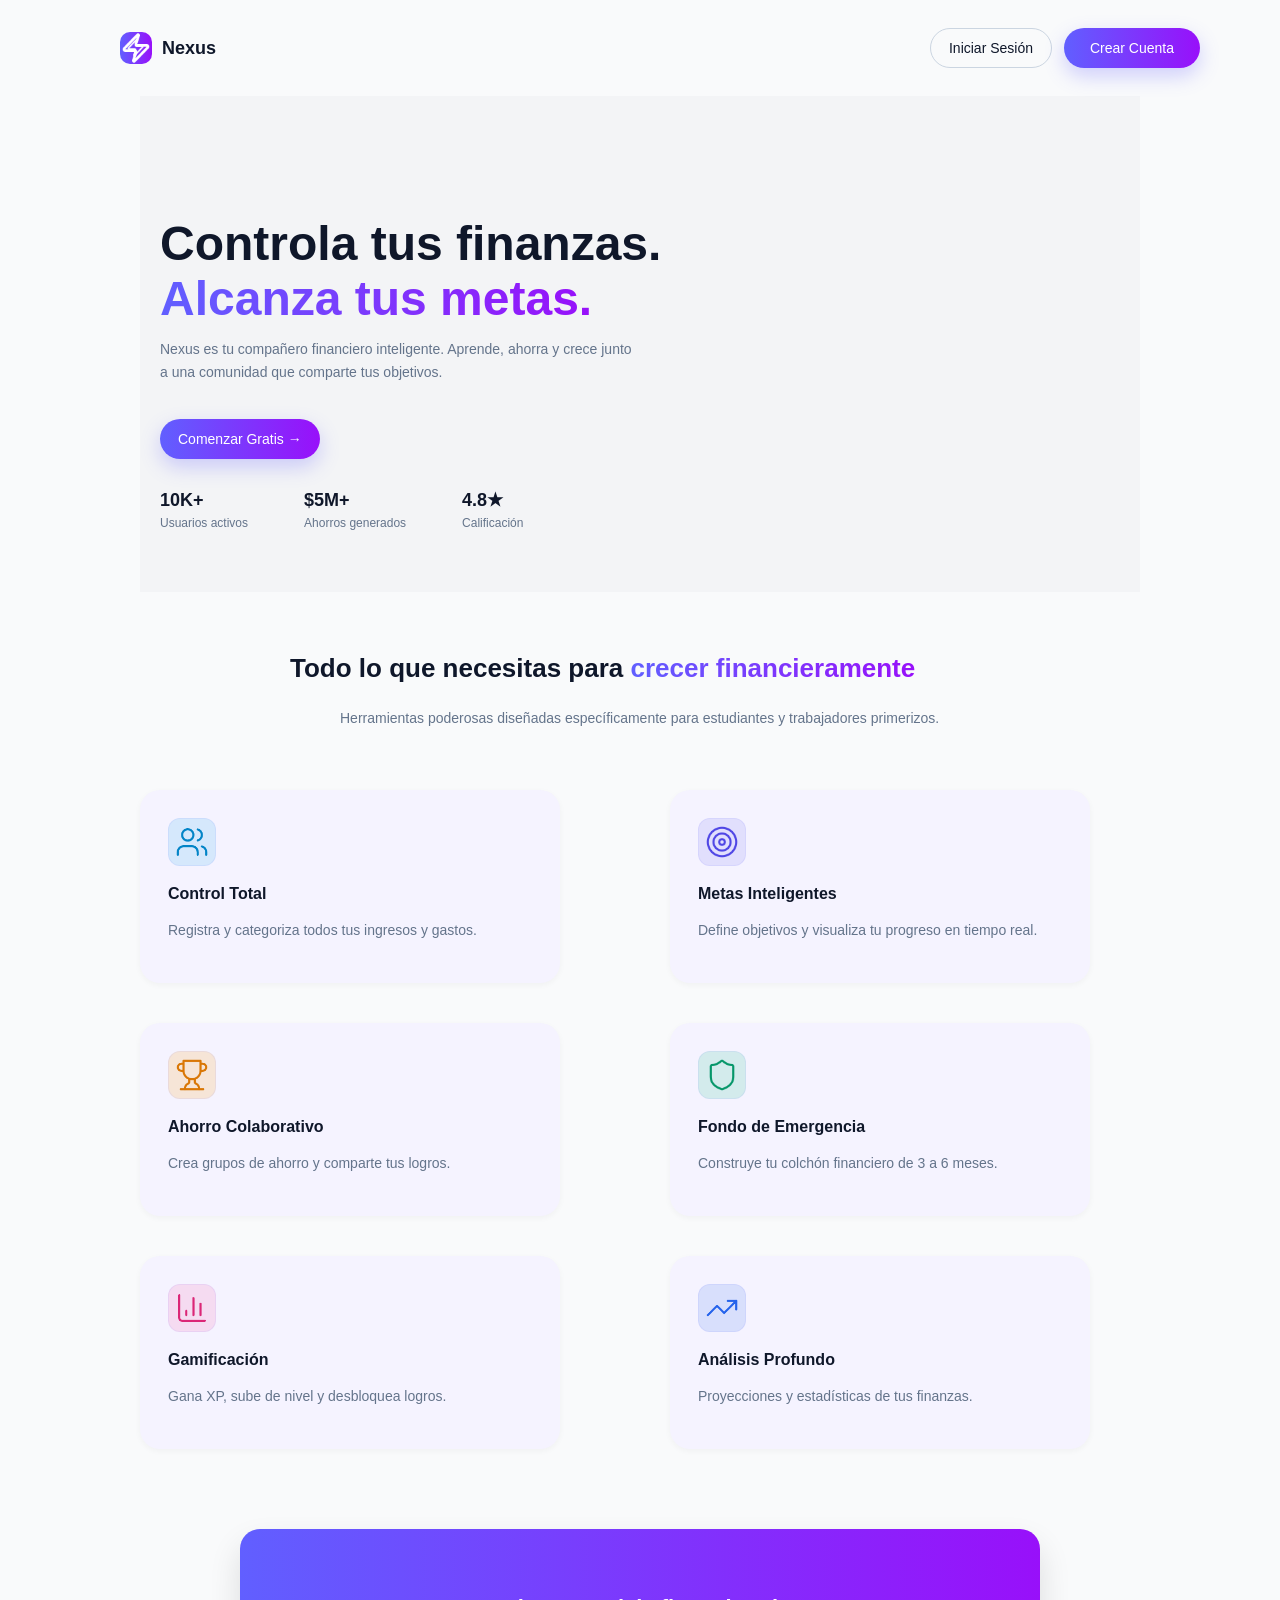
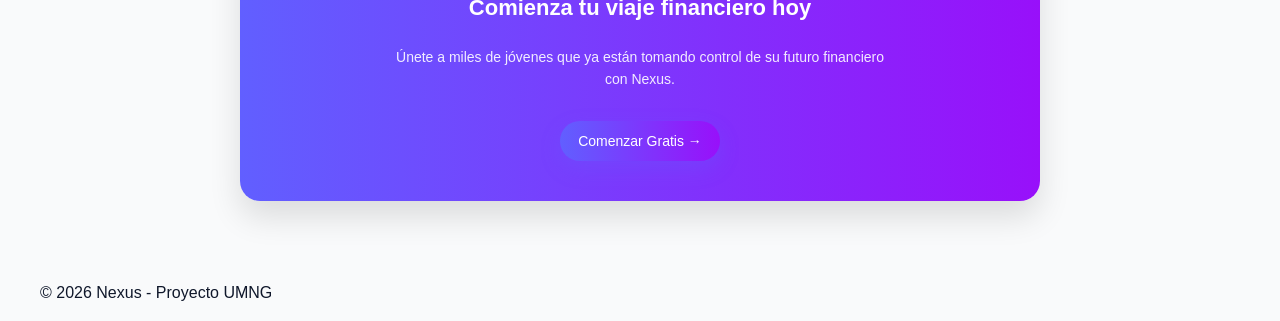
==== commit 642938dc: "se hacen ajustes" ====
--- a/index.html
+++ b/index.html
@@ -36,6 +36,9 @@
 
     <!-- Estilos específicos para login y registro de usuarios -->
     <link rel="stylesheet" href="css/auth.css">
+
+    <!-- Ajustes responsive generales -->
+    <link rel="stylesheet" href="css/responsive.css">
 </head>
 
 <body class="home-page">
@@ -84,16 +87,12 @@
                     que comparte tus objetivos.
                 </p>
 
-                <!-- BOTONES DE ACCIÓN: Incentivan al usuario a registrarse o ver demo
+                <!-- BOTONES DE ACCIÓN: Incentivan al usuario a registrarse
                      CAMBIO: Se agregaron IDs únicos para manejar eventos con JavaScript.
-                     - btn-start-free: Abre modal de registro
-                     - btn-view-demo: Redirige al dashboard (demo) -->
+                     - btn-start-free: Abre modal de registro -->
                 <div class="hero-buttons">
                     <!-- Botón lleno (primario): Llama a acción principal -->
-                    <button id="btn-start-free" class="btn btn-primary btn-cta">Comenzar Gratis -></button>
-                    
-                    <!-- Botón vacío (secundario): Opción alternativa para ver demo -->
-                    <button id="btn-view-demo" class="btn btn-outline">Ver Demo</button>
+                    <button id="btn-start-free" class="btn btn-primary btn-cta">Comenzar Gratis &rarr;</button>
                 </div>
 
                 <!-- BARRA DE ESTADÍSTICAS: Muestra números impresionantes para generar confianza -->
@@ -196,7 +195,7 @@
                     <!-- Botón de registro final
                          CAMBIO: Se agregó ID btn-start-free-bottom para manejar el mismo evento
                          que el botón principal (abrir modal de registro) -->
-                    <button id="btn-start-free-bottom" class="btn btn-primary btn-cta">Comenzar Gratis -></button>
+                    <button id="btn-start-free-bottom" class="btn btn-primary btn-cta">Comenzar Gratis &rarr;</button>
                 </div>
             </section>
         </main>
@@ -386,10 +385,15 @@
                         <div class="form-group">
                             <label for="register-income" class="form-label">Monto estimado de ingreso base</label>
 
-                            <!-- Grupo de entrada con símbolo de moneda -->
+                            <!-- Grupo de entrada con símbolo y selector de moneda -->
                             <div class="currency-input-group">
                                 <span class="currency-symbol">$</span>
-                                <input type="number" id="register-income" name="income" class="form-input currency-input" placeholder="0.00" step="0.01" min="0" required>
+                                <input type="text" id="register-income" name="income" class="form-input currency-input" placeholder="0" inputmode="numeric" autocomplete="off" required>
+                                <label for="register-currency" class="sr-only">Moneda del ingreso</label>
+                                <select id="register-currency" name="currency" class="currency-select" aria-label="Moneda del ingreso">
+                                    <option value="COP" selected>COP</option>
+                                    <option value="USD">USD</option>
+                                </select>
                             </div>
                         </div>
 
@@ -415,4 +419,4 @@
     <script src="js/navigation.js"></script>
 </body>
 
-</html>+</html>
--- a/css/components.css
+++ b/css/components.css
@@ -252,6 +252,8 @@
 
 /* Iconos */
 .card-icon {
+  --icon-bg: rgba(97, 95, 255, 0.12);
+  --icon-color: var(--color-primary);
   width: 48px;
   height: 48px;
   margin-bottom: 14px;
@@ -259,30 +261,53 @@
   align-items: center;
   justify-content: center;
   border-radius: 12px;
+  background: var(--icon-bg);
+  box-shadow: inset 0 0 0 1px rgba(97, 95, 255, 0.08);
+}
+
+.card-icon::before {
+  content: "";
+  width: 34px;
+  height: 34px;
+  background: var(--icon-color);
+  -webkit-mask: var(--icon-image) center / contain no-repeat;
+  mask: var(--icon-image) center / contain no-repeat;
 }
 
 .feature-card:nth-child(1) .card-icon {
-  background: url("../assets/icons/Personas.png") center/contain no-repeat;
+  --icon-image: url("../assets/icons/Personas.png");
+  --icon-bg: rgba(14, 165, 233, 0.14);
+  --icon-color: #0284C7;
 }
 
 .feature-card:nth-child(2) .card-icon {
-  background: url("../assets/icons/Circulo.png") center/contain no-repeat;
+  --icon-image: url("../assets/icons/Circulo.png");
+  --icon-bg: rgba(99, 102, 241, 0.14);
+  --icon-color: #4F46E5;
 }
 
 .feature-card:nth-child(3) .card-icon {
-  background: url("../assets/icons/Corona.png") center/contain no-repeat;
+  --icon-image: url("../assets/icons/Corona.png");
+  --icon-bg: rgba(245, 158, 11, 0.16);
+  --icon-color: #D97706;
 }
 
 .feature-card:nth-child(4) .card-icon {
-  background: url("../assets/icons/Escudo.png") center/contain no-repeat;
+  --icon-image: url("../assets/icons/Escudo.png");
+  --icon-bg: rgba(16, 185, 129, 0.15);
+  --icon-color: #059669;
 }
 
 .feature-card:nth-child(5) .card-icon {
-  background: url("../assets/icons/Estadisticas.png") center/contain no-repeat;
+  --icon-image: url("../assets/icons/Estadisticas.png");
+  --icon-bg: rgba(236, 72, 153, 0.14);
+  --icon-color: #DB2777;
 }
 
 .feature-card:nth-child(6) .card-icon {
-  background: url("../assets/icons/Flecha.png") center/contain no-repeat;
+  --icon-image: url("../assets/icons/Flecha.png");
+  --icon-bg: rgba(37, 99, 235, 0.14);
+  --icon-color: #2563EB;
 }
 
 /* Textos de cards */
@@ -366,4 +391,4 @@
   display: flex;
   align-items: center;
   gap: 0.5rem;
-}+}
--- a/css/auth.css
+++ b/css/auth.css
@@ -439,19 +439,52 @@
 /* Monto */
 .currency-input-group {
   position: relative;
+  display: grid;
+  grid-template-columns: auto 1fr auto;
+  align-items: center;
+  min-height: 42px;
+  border: 1px solid #dfe3ea;
+  border-radius: 10px;
+  background: #ffffff;
+  overflow: hidden;
+  transition: border-color 0.18s ease, box-shadow 0.18s ease;
+}
+
+.currency-input-group:focus-within {
+  border-color: #c4b5fd;
+  box-shadow: 0 0 0 3px rgba(124, 58, 237, 0.12);
 }
 
 .currency-symbol {
-  position: absolute;
-  top: 50%;
-  left: 12px;
-  transform: translateY(-50%);
+  padding-left: 14px;
   font-size: 13px;
   color: #9ca3af;
 }
 
 .currency-input {
-  padding-left: 28px;
+  height: 42px;
+  padding: 0 10px;
+  border: none;
+  border-radius: 0;
+  box-shadow: none;
+}
+
+.currency-input:focus {
+  box-shadow: none;
+}
+
+.currency-select {
+  height: 42px;
+  min-width: 72px;
+  border: none;
+  border-left: 1px solid #e5e7eb;
+  background: #f9fafb;
+  color: #111827;
+  padding: 0 10px;
+  font-size: 12px;
+  font-weight: 700;
+  cursor: pointer;
+  outline: none;
 }
 
 /* Responsive */
@@ -469,6 +502,17 @@
 
   .income-frequency-group {
     grid-template-columns: 1fr;
+  }
+
+  .currency-input-group {
+    grid-template-columns: auto 1fr;
+  }
+
+  .currency-select {
+    grid-column: 1 / -1;
+    width: 100%;
+    border-left: none;
+    border-top: 1px solid #e5e7eb;
   }
 
   .form-actions {
@@ -519,4 +563,4 @@
   .auth-error-message {
     animation: none;
   }
-}+}
--- a/css/responsive.css
+++ b/css/responsive.css
@@ -0,0 +1,475 @@
+/* ============================================================
+   Responsive layer
+   Cargada al final para unificar mobile en home y vistas internas.
+   ============================================================ */
+
+html,
+body {
+  max-width: 100%;
+  overflow-x: hidden;
+}
+
+img,
+svg,
+canvas,
+video {
+  max-width: 100%;
+}
+
+.dashboard-page * {
+  min-width: 0;
+}
+
+/* Home / login */
+@media (max-width: 900px) {
+  .app,
+  .intro-text-section,
+  .features-section,
+  .final-cta-section {
+    width: 100%;
+    max-width: none;
+  }
+
+  header {
+    padding: 14px 18px;
+    gap: 14px;
+    flex-wrap: wrap;
+  }
+
+  .logo {
+    margin: 0;
+  }
+
+  .nav-list {
+    gap: 8px;
+  }
+
+  .nav-list .btn {
+    min-width: auto;
+    height: 38px;
+    padding: 0 14px;
+  }
+
+  .hero-section {
+    padding: 56px 18px 44px;
+  }
+
+  .hero-main-title {
+    font-size: 38px;
+    line-height: 1.15;
+  }
+
+  .hero-subtitle {
+    font-size: 15px;
+    max-width: 560px;
+  }
+
+  .hero-stats-bar {
+    gap: 22px;
+    flex-wrap: wrap;
+  }
+
+  .features-grid {
+    grid-template-columns: 1fr;
+    gap: 20px;
+    margin: 36px 18px 0;
+  }
+
+  .feature-card {
+    max-width: none;
+  }
+
+  .intro-title,
+  .intro-desc {
+    margin-left: 18px;
+    margin-right: 18px;
+  }
+
+  .gradient-banner {
+    margin: 56px 18px;
+    padding: 32px 22px;
+  }
+}
+
+@media (max-width: 560px) {
+  header {
+    align-items: flex-start;
+  }
+
+  .nav {
+    width: 100%;
+  }
+
+  .nav-list {
+    width: 100%;
+    justify-content: stretch;
+  }
+
+  .nav-list li {
+    flex: 1;
+  }
+
+  .nav-list .btn {
+    width: 100%;
+  }
+
+  .hero-section {
+    padding: 42px 16px 34px;
+  }
+
+  .hero-main-title {
+    font-size: 32px;
+  }
+
+  .hero-buttons {
+    align-items: stretch;
+  }
+
+  .hero-buttons .btn {
+    width: 100%;
+  }
+
+  .hero-stats-bar {
+    display: grid;
+    grid-template-columns: 1fr;
+    gap: 12px;
+  }
+
+  .features-grid {
+    margin-left: 16px;
+    margin-right: 16px;
+  }
+
+  .card-style {
+    padding: 22px;
+    border-radius: 16px;
+  }
+
+  .modal-content {
+    width: calc(100% - 24px);
+    margin: 12px;
+    max-height: calc(100vh - 24px);
+    overflow-y: auto;
+  }
+}
+
+/* Dashboard shell shared by Dashboard, Transacciones, Metas y Analisis */
+@media (max-width: 820px) {
+  body.dashboard-page .dashboard-layout,
+  body.dashboard-page .app-shell {
+    flex-direction: column !important;
+    min-height: 100vh;
+  }
+
+  body.dashboard-page .sidebar {
+    position: sticky;
+    top: 0;
+    z-index: 50;
+    width: 100% !important;
+    min-width: 0 !important;
+    min-height: auto !important;
+    border-right: none !important;
+    border-bottom: 1px solid #e5e7eb !important;
+    padding: 12px 14px !important;
+    gap: 10px !important;
+    box-shadow: 0 8px 24px rgba(15, 23, 42, 0.05);
+  }
+
+  body.dashboard-page .sidebar-brand,
+  body.dashboard-page .sidebar-logo {
+    justify-content: flex-start !important;
+    margin: 0 0 10px !important;
+  }
+
+  body.dashboard-page .sidebar-brand-name,
+  body.dashboard-page .sidebar-logo-name {
+    display: inline !important;
+  }
+
+  body.dashboard-page .sidebar-nav {
+    flex: 0 0 auto !important;
+    width: 100%;
+    overflow-x: auto;
+    padding-bottom: 2px;
+    -webkit-overflow-scrolling: touch;
+  }
+
+  body.dashboard-page .sidebar-nav-list {
+    display: flex !important;
+    gap: 8px;
+    width: max-content;
+    min-width: 100%;
+  }
+
+  body.dashboard-page .sidebar-nav-list > li {
+    flex: 0 0 auto;
+    margin: 0 !important;
+  }
+
+  body.dashboard-page .sidebar-nav-link,
+  body.dashboard-page .sidebar-nav-list a.sidebar-nav-item {
+    min-height: 40px;
+    padding: 9px 12px !important;
+    gap: 8px !important;
+    font-size: 13px !important;
+    line-height: 1.2;
+    white-space: nowrap;
+  }
+
+  body.dashboard-page .sidebar-nav-icon,
+  body.dashboard-page .nav-icon {
+    width: 18px;
+    height: 18px;
+  }
+
+  body.dashboard-page .sidebar-footer {
+    display: grid !important;
+    grid-template-columns: repeat(2, minmax(0, 1fr));
+    gap: 8px !important;
+    margin-top: 10px !important;
+  }
+
+  body.dashboard-page .sidebar-divider {
+    display: none;
+  }
+
+  body.dashboard-page .sidebar-currency,
+  body.dashboard-page .sidebar-currency-btn,
+  body.dashboard-page .sidebar-logout-btn {
+    min-height: 42px;
+    margin: 0 !important;
+    padding: 8px 10px !important;
+    justify-content: center;
+    font-size: 12px !important;
+  }
+
+  body.dashboard-page .sidebar-currency-info,
+  body.dashboard-page .sidebar-currency-label {
+    min-width: 0;
+  }
+
+  body.dashboard-page .dashboard-main,
+  body.dashboard-page .main-area {
+    width: 100%;
+    max-width: none;
+    padding: 20px 16px 34px !important;
+  }
+
+  body.dashboard-page .dashboard-header,
+  body.dashboard-page .page-header {
+    margin-bottom: 18px;
+  }
+
+  body.dashboard-page .dashboard-header {
+    flex-direction: column;
+    gap: 14px;
+  }
+
+  body.dashboard-page .dashboard-title,
+  body.dashboard-page .page-title {
+    font-size: 26px !important;
+    line-height: 1.18;
+  }
+
+  body.dashboard-page .dashboard-subtitle,
+  body.dashboard-page .page-subtitle {
+    font-size: 14px;
+    line-height: 1.45;
+  }
+
+  body.dashboard-page .dashboard-row,
+  body.dashboard-page .dashboard-row--top,
+  body.dashboard-page .dashboard-row--bottom,
+  body.dashboard-page .main-content,
+  body.dashboard-page .metrics-grid {
+    grid-template-columns: 1fr !important;
+  }
+
+  body.dashboard-page .dashboard-content,
+  body.dashboard-page .dashboard-row {
+    gap: 16px;
+  }
+
+  body.dashboard-page .balance-card,
+  body.dashboard-page .gamification-card,
+  body.dashboard-page .emergency-card,
+  body.dashboard-page .metrics-card,
+  body.dashboard-page .metric-card,
+  body.dashboard-page .financial-health-section,
+  body.dashboard-page .projections-section,
+  body.dashboard-page .spending-limit-item,
+  body.dashboard-page .transaction-item,
+  body.dashboard-page .meta-card,
+  body.dashboard-page .ranking-section,
+  body.dashboard-page .collab-goals-section,
+  body.dashboard-page .collab-goal-card {
+    border-radius: 16px;
+  }
+
+  body.dashboard-page .balance-card,
+  body.dashboard-page .gamification-card,
+  body.dashboard-page .emergency-card,
+  body.dashboard-page .metrics-card {
+    min-height: auto;
+  }
+
+  body.dashboard-page .balance-stats,
+  body.dashboard-page .emergency-totals,
+  body.dashboard-page .metrics-item--highlight,
+  body.dashboard-page .health-item,
+  body.dashboard-page .projection-item-header,
+  body.dashboard-page .limit-item-header,
+  body.dashboard-page .meta-montos,
+  body.dashboard-page .goal-card-header {
+    flex-wrap: wrap;
+  }
+
+  body.dashboard-page .transaction-item {
+    flex-direction: column;
+    align-items: stretch !important;
+  }
+
+  body.dashboard-page .transaction-amount {
+    align-self: flex-start !important;
+    white-space: normal;
+  }
+
+  body.dashboard-page .modal-content {
+    width: calc(100% - 24px) !important;
+    max-height: calc(100vh - 24px);
+    overflow-y: auto;
+    padding: 20px !important;
+  }
+}
+
+@media (max-width: 560px) {
+  body.dashboard-page .sidebar {
+    padding: 10px 12px !important;
+  }
+
+  body.dashboard-page .sidebar-brand,
+  body.dashboard-page .sidebar-logo {
+    margin-bottom: 8px !important;
+  }
+
+  body.dashboard-page .sidebar-nav-link,
+  body.dashboard-page .sidebar-nav-list a.sidebar-nav-item {
+    font-size: 12px !important;
+    padding: 8px 10px !important;
+  }
+
+  body.dashboard-page .sidebar-footer {
+    grid-template-columns: 1fr;
+  }
+
+  body.dashboard-page .dashboard-main,
+  body.dashboard-page .main-area {
+    padding: 18px 12px 30px !important;
+  }
+
+  body.dashboard-page .dashboard-header-user {
+    width: 100%;
+  }
+
+  body.dashboard-page .balance-card,
+  body.dashboard-page .gamification-card,
+  body.dashboard-page .emergency-card,
+  body.dashboard-page .metrics-card,
+  body.dashboard-page .metric-card,
+  body.dashboard-page .financial-health-section,
+  body.dashboard-page .projections-section,
+  body.dashboard-page .spending-limit-item,
+  body.dashboard-page .transaction-item,
+  body.dashboard-page .meta-card,
+  body.dashboard-page .ranking-section,
+  body.dashboard-page .collab-goals-section,
+  body.dashboard-page .collab-goal-card {
+    padding: 16px;
+  }
+
+  body.dashboard-page .balance-card-amount {
+    font-size: 20px;
+    line-height: 1.2;
+    word-break: break-word;
+  }
+
+  body.dashboard-page .balance-stats,
+  body.dashboard-page .emergency-totals,
+  body.dashboard-page .metrics-item--highlight,
+  body.dashboard-page .health-item,
+  body.dashboard-page .projection-item-header,
+  body.dashboard-page .limit-stats,
+  body.dashboard-page .meta-montos,
+  body.dashboard-page .goal-progress-header,
+  body.dashboard-page .goal-card-footer {
+    flex-direction: column !important;
+    align-items: flex-start !important;
+    gap: 8px;
+  }
+
+  body.dashboard-page .metric-value {
+    font-size: 28px;
+  }
+
+  body.dashboard-page .meta-card-header {
+    grid-template-columns: 32px 1fr;
+  }
+
+  body.dashboard-page .meta-card-acciones {
+    grid-column: 1 / -1;
+    justify-content: flex-start;
+  }
+
+  body.dashboard-page .meta-contribucion-item,
+  body.dashboard-page .contribution-item {
+    grid-template-columns: 28px 1fr auto !important;
+  }
+
+  body.dashboard-page .meta-contribucion-barra-wrapper,
+  body.dashboard-page .contribution-bar-wrap {
+    grid-column: 2 / -1;
+  }
+
+  body.dashboard-page .ranking-card {
+    grid-template-columns: 30px 36px 1fr !important;
+    gap: 10px;
+  }
+
+  body.dashboard-page .ranking-score-block {
+    grid-column: 1 / -1 !important;
+    justify-content: flex-start !important;
+    padding-left: 0 !important;
+    text-align: left;
+  }
+
+  body.dashboard-page .goal-card-title-block {
+    align-items: flex-start;
+  }
+
+  body.dashboard-page .modal-tipo-opciones,
+  body.dashboard-page .form-toggle-group,
+  body.dashboard-page .form-actions,
+  body.dashboard-page .modal-actions {
+    flex-direction: column !important;
+  }
+
+  body.dashboard-page .btn,
+  body.dashboard-page .btn-cancel,
+  body.dashboard-page .btn-submit,
+  body.dashboard-page .btn-modal-cancel,
+  body.dashboard-page .btn-modal-confirm {
+    width: 100%;
+  }
+
+  .toast-container {
+    left: 12px;
+    right: 12px;
+    bottom: 12px;
+  }
+
+  .toast {
+    min-width: 0;
+    max-width: none;
+    width: 100%;
+  }
+}
